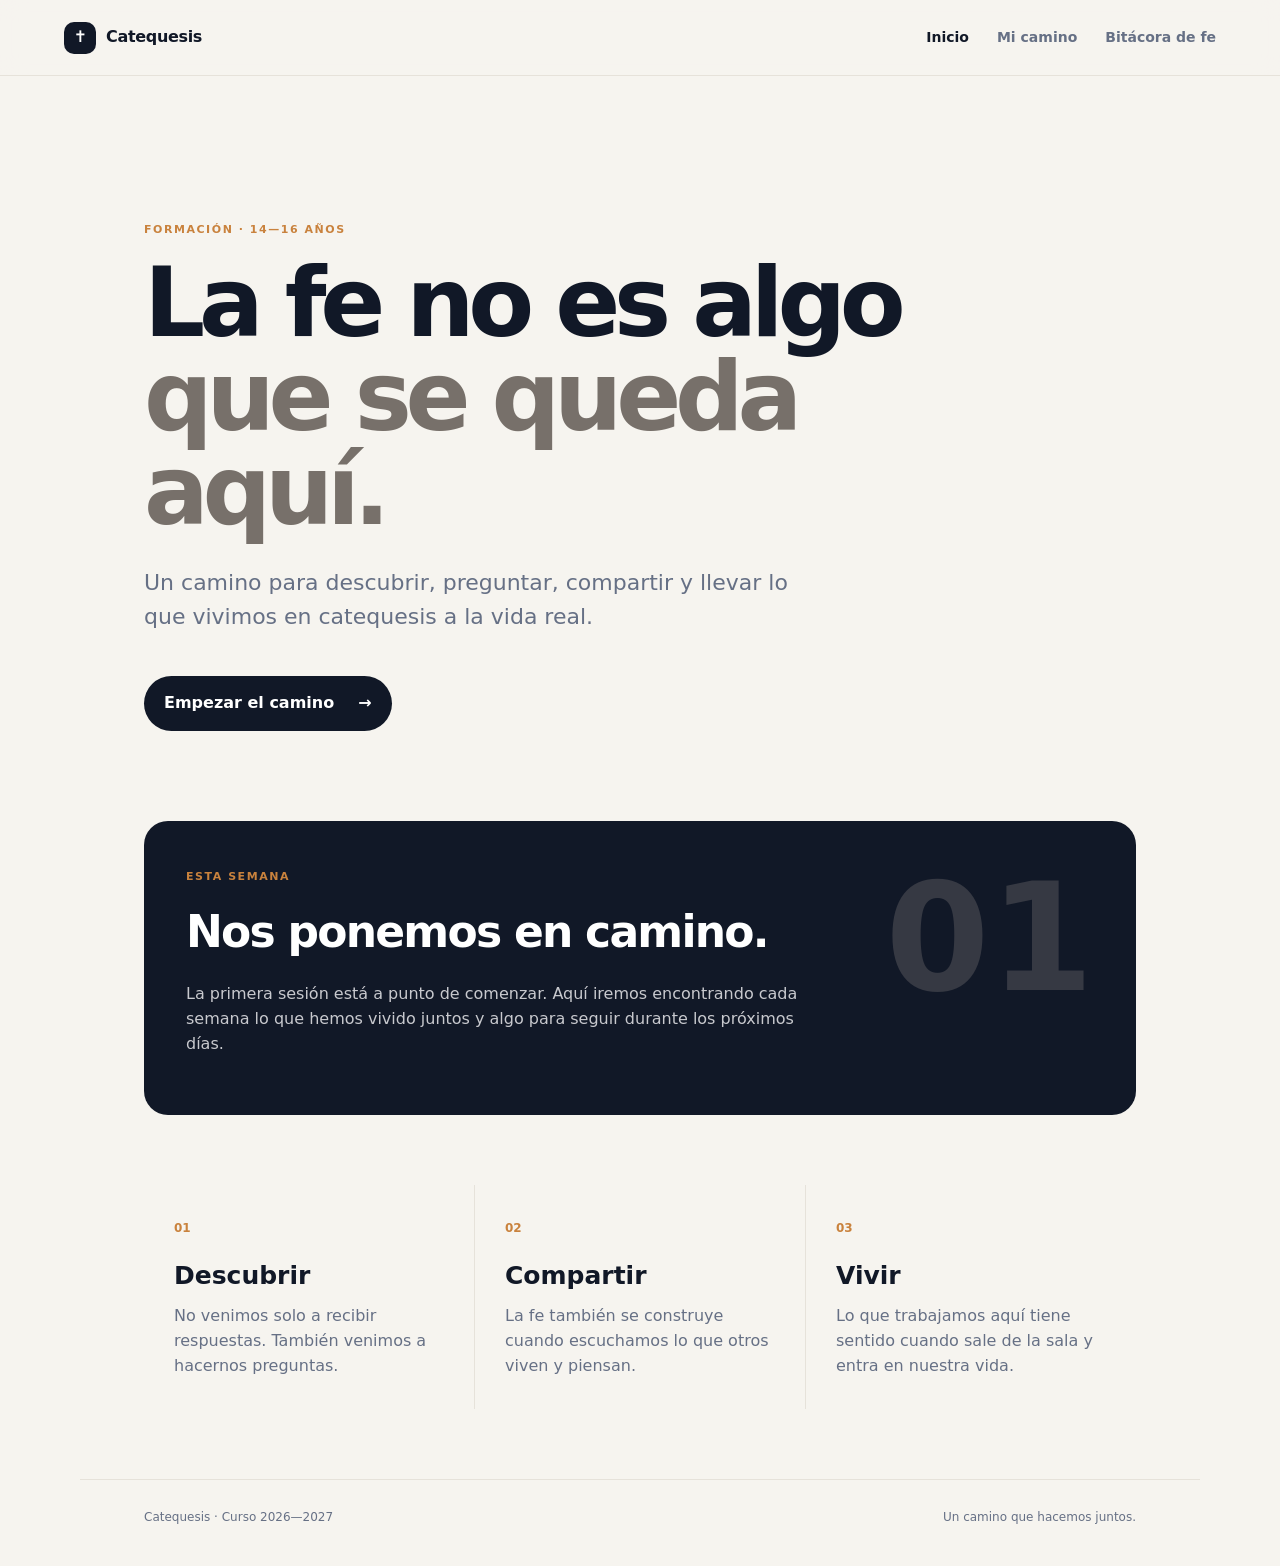
==== index.html @ b7c08bac "Añade Bitácora de fe al menú" ====
<!doctype html>
<html lang="es">
<head>
<meta charset="utf-8"><meta name="viewport" content="width=device-width,initial-scale=1">
<meta name="theme-color" content="#111827"><title>Catequesis · Tu camino</title>
<link rel="stylesheet" href="styles.css">
</head>
<body>
<header class="topbar"><a class="brand" href="index.html"><span class="brand-mark">✝</span><span>Catequesis</span></a><nav><a class="active" href="index.html">Inicio</a><a href="sesiones.html">Mi camino</a><a href="bitacora.html">Bitácora de fe</a></nav></header>
<main>
<section class="hero">
<div class="eyebrow">FORMACIÓN · 14—16 AÑOS</div>
<h1>La fe no es algo<br><em>que se queda aquí.</em></h1>
<p>Un camino para descubrir, preguntar, compartir y llevar lo que vivimos en catequesis a la vida real.</p>
<a class="button" href="sesiones.html">Empezar el camino <span>→</span></a>
</section>
<section class="week-card"><div><span class="tag">ESTA SEMANA</span><h2>Nos ponemos en camino.</h2><p>La primera sesión está a punto de comenzar. Aquí iremos encontrando cada semana lo que hemos vivido juntos y algo para seguir durante los próximos días.</p></div><div class="week-number">01</div></section>
<section class="intro-grid"><article><span>01</span><h3>Descubrir</h3><p>No venimos solo a recibir respuestas. También venimos a hacernos preguntas.</p></article><article><span>02</span><h3>Compartir</h3><p>La fe también se construye cuando escuchamos lo que otros viven y piensan.</p></article><article><span>03</span><h3>Vivir</h3><p>Lo que trabajamos aquí tiene sentido cuando sale de la sala y entra en nuestra vida.</p></article></section>
</main>
<footer><span>Catequesis · Curso 2026—2027</span><span>Un camino que hacemos juntos.</span></footer>
</body></html>
---- styles.css ----
:root{--ink:#111827;--muted:#667085;--paper:#f6f4ef;--card:#fff;--line:#e6e2da;--accent:#c9823d;--accent2:#ead8c4;--radius:24px}
*{box-sizing:border-box}
html{scroll-behavior:smooth;overflow-x:hidden}
body{margin:0;background:var(--paper);color:var(--ink);font-family:Inter,ui-sans-serif,system-ui,-apple-system,BlinkMacSystemFont,"Segoe UI",sans-serif;line-height:1.55;overflow-x:hidden}
img,svg{max-width:100%;height:auto}
.topbar{height:76px;padding:0 clamp(20px,5vw,72px);display:flex;align-items:center;justify-content:space-between;border-bottom:1px solid var(--line);background:rgba(246,244,239,.92);position:sticky;top:0;z-index:5;backdrop-filter:blur(12px)}
.brand{display:flex;align-items:center;gap:10px;text-decoration:none;color:var(--ink);font-weight:800;letter-spacing:-.02em}
.brand-mark{display:grid;place-items:center;width:32px;height:32px;border-radius:10px;background:var(--ink);color:#fff;font-size:16px}
nav{display:flex;gap:28px}
nav a,.back{color:var(--muted);text-decoration:none;font-size:14px;font-weight:650}
nav a.active,nav a:hover,.back:hover{color:var(--ink)}
main{max-width:1120px;margin:auto;padding:0 clamp(20px,5vw,72px)}
.hero{padding:clamp(76px,12vw,145px) 0 90px;max-width:850px}
.eyebrow,.tag,.status{font-size:11px;letter-spacing:.14em;font-weight:800;color:var(--accent)}
h1{font-size:clamp(52px,8vw,96px);line-height:.98;letter-spacing:-.065em;margin:18px 0 28px}
h1 em{font-style:normal;color:#77706a}
.hero p,.lead{font-size:clamp(18px,2vw,22px);color:var(--muted);max-width:680px}
.button{display:inline-flex;gap:24px;align-items:center;margin-top:20px;padding:15px 20px;border-radius:999px;background:var(--ink);color:white;text-decoration:none;font-weight:750}
.week-card{background:var(--ink);color:white;border-radius:var(--radius);padding:42px;display:flex;justify-content:space-between;gap:30px}
.week-card h2{font-size:clamp(28px,4vw,44px);letter-spacing:-.04em;margin:10px 0}
.week-card p{color:#c8c9ce;max-width:650px}
.week-number{font-size:clamp(80px,13vw,150px);line-height:1;font-weight:900;color:#363943}
.intro-grid{display:grid;grid-template-columns:repeat(3,1fr);gap:1px;background:var(--line);margin:70px 0}
.intro-grid article{background:var(--paper);padding:30px}
.intro-grid span{font-size:12px;color:var(--accent);font-weight:800}
.intro-grid h3{font-size:25px;margin:18px 0 8px}
.intro-grid p{color:var(--muted);margin:0}
.page{padding-top:75px;padding-bottom:80px;min-width:0}
.page>h1{font-size:clamp(48px,7vw,78px);max-width:800px}
.session-list{margin-top:55px;display:grid;gap:14px}
.session{display:flex;align-items:center;gap:22px;padding:24px;border:1px solid var(--line);border-radius:20px;background:var(--card);text-decoration:none;color:inherit}
.session.current:hover{transform:translateY(-2px);box-shadow:0 12px 30px #11182712}
.session-num{font-size:30px;font-weight:900;width:58px}
.session h2{margin:3px 0;font-size:23px;letter-spacing:-.03em}
.session p{margin:0;color:var(--muted)}
.session .arrow{margin-left:auto;font-size:26px}
.locked{opacity:.48}
.back{display:inline-block;margin-bottom:48px}
.content-grid{display:grid;grid-template-columns:minmax(0,1.6fr) minmax(260px,1fr);gap:20px;margin-top:55px}
.main-card,.side-card{background:var(--card);border:1px solid var(--line);border-radius:var(--radius);padding:34px;min-width:0;overflow:hidden}
.main-card h2{font-size:34px;letter-spacing:-.04em}
.main-card p,.side-card p{color:var(--muted)}
.placeholder{margin-top:28px;padding:25px;border:1px dashed #c9c3b9;border-radius:16px;display:grid;gap:5px}
.placeholder span{color:var(--muted);font-size:14px}
.side-card h3{font-size:27px;line-height:1.15;margin:15px 0}
.line{height:1px;background:var(--line);margin:25px 0}
.small{font-size:14px}
.next-box{margin-top:20px;padding:30px 34px;border-radius:var(--radius);background:var(--accent2);display:flex;justify-content:space-between;align-items:center;gap:24px;min-width:0}
.next-box h2{margin:6px 0;font-size:28px}
.next-box p{margin:0;color:#62584f}
.big-arrow{font-size:40px;flex:0 0 auto}

/* Sesiones: bloques contenidos y legibles */
.session-page{max-width:1000px}
.session-page>*{max-width:100%}
.session-page p,.session-page h1,.session-page h2,.session-page h3{overflow-wrap:anywhere}
.hero-quote,.scripture-card,.reflection,.insight,.challenge,.closing{margin-top:20px;border-radius:var(--radius);border:1px solid var(--line);padding:clamp(26px,4vw,42px);min-width:0;overflow:hidden}
.hero-quote{margin-top:0;background:var(--ink);color:#fff;border-color:var(--ink)}
.hero-quote .tag{color:#e8b27d}
.hero-quote blockquote{margin:16px 0 4px;font-size:clamp(34px,6vw,64px);line-height:1.05;letter-spacing:-.05em;font-weight:800;overflow-wrap:anywhere}
.hero-quote p{margin:0;color:#c8c9ce}
.activity{margin-top:24px;padding:20px;background:var(--paper);border-radius:16px;min-width:0}
.activity ol{margin:10px 0 0;padding-left:22px}
.activity li{margin:5px 0;overflow-wrap:anywhere}
.prompt{font-size:14px;margin-bottom:0}
.question{font-size:20px;font-weight:750;color:var(--ink)!important}
.scripture-card{background:var(--card)}
.scripture-card h2{font-size:30px;margin:12px 0}
.scripture-card p{color:var(--muted)}
.verse{margin:22px 0;padding:18px 20px;border-left:3px solid var(--accent);background:var(--paper);font-size:clamp(20px,3vw,28px);line-height:1.35;font-weight:750;font-style:italic;overflow-wrap:anywhere}
.reference{font-size:13px;font-weight:700;margin-top:8px}
.reflection{display:grid;grid-template-columns:70px minmax(0,1fr);gap:24px;background:var(--ink);color:#fff;border-color:var(--ink);align-items:start}
.reflection .tag{color:#e8b27d}
.reflection h2{font-size:clamp(26px,4vw,38px);line-height:1.1;margin:10px 0 14px;letter-spacing:-.04em}
.reflection p{color:#c8c9ce}
.reflection .big-question{font-size:clamp(30px,5vw,48px);font-weight:800;color:#fff;margin:14px 0}
.reflection-number{font-size:48px;font-weight:900;line-height:1;color:#363943}
.insight{background:var(--accent2);border-color:transparent}
.insight h2{font-size:clamp(28px,4vw,40px);margin:10px 0 14px;letter-spacing:-.04em}
.insight p{max-width:760px;color:#62584f}
.scripture-card.compact{padding-top:30px;padding-bottom:30px}
.challenge{background:var(--card)}
.challenge-top{display:flex;align-items:center;justify-content:space-between;gap:20px}
.challenge-icon{font-size:38px;line-height:1}
.challenge h2{font-size:clamp(40px,6vw,64px);line-height:1;margin:14px 0}
.challenge p{color:var(--muted)}
.chips{display:flex;flex-wrap:wrap;gap:8px;margin:22px 0}
.chips span{padding:8px 12px;border:1px solid var(--line);border-radius:999px;font-size:13px;background:var(--paper);max-width:100%;overflow-wrap:anywhere}
.challenge-note{padding-top:18px;border-top:1px solid var(--line)}
.closing{background:var(--paper);text-align:center;border-style:dashed}
.closing-lines{margin:22px auto;max-width:600px}
.closing-lines p{font-size:clamp(26px,5vw,46px);font-weight:800;letter-spacing:-.04em;margin:5px 0}
.closing-lines .arrow{font-size:24px;color:var(--accent)}
.closing>p{color:var(--muted)}

footer{max-width:1120px;margin:0 auto;padding:28px clamp(20px,5vw,72px) 40px;border-top:1px solid var(--line);display:flex;justify-content:space-between;color:var(--muted);font-size:12px}

@media(max-width:700px){
  .topbar{height:64px}
  nav{gap:16px}
  .hero{padding-top:70px}
  .week-card{padding:28px}
  .week-number{display:none}
  .intro-grid{grid-template-columns:1fr;margin-top:45px}
  .content-grid{grid-template-columns:1fr}
  .main-card,.side-card{padding:26px}
  .session{padding:18px;gap:14px}
  .session-num{width:40px;font-size:23px}
  .session h2{font-size:19px}
  .session-page{padding-left:16px;padding-right:16px}
  .session-page .back{margin-bottom:32px}
  .session-page h1{font-size:clamp(48px,15vw,68px)}
  .hero-quote,.scripture-card,.reflection,.insight,.challenge,.closing{padding:24px}
  .reflection{grid-template-columns:1fr;gap:8px}
  .reflection-number{font-size:32px}
  .next-box{padding:25px}
  .big-arrow{font-size:28px}
  footer{display:grid;gap:8px}
}
@media(max-width:420px){
  .session-page{padding-left:12px;padding-right:12px}
  .hero-quote,.scripture-card,.reflection,.insight,.challenge,.closing{padding:20px;border-radius:18px}
  .main-card,.side-card{padding:22px}
  .next-box{padding:22px}
  nav a{font-size:13px}
}
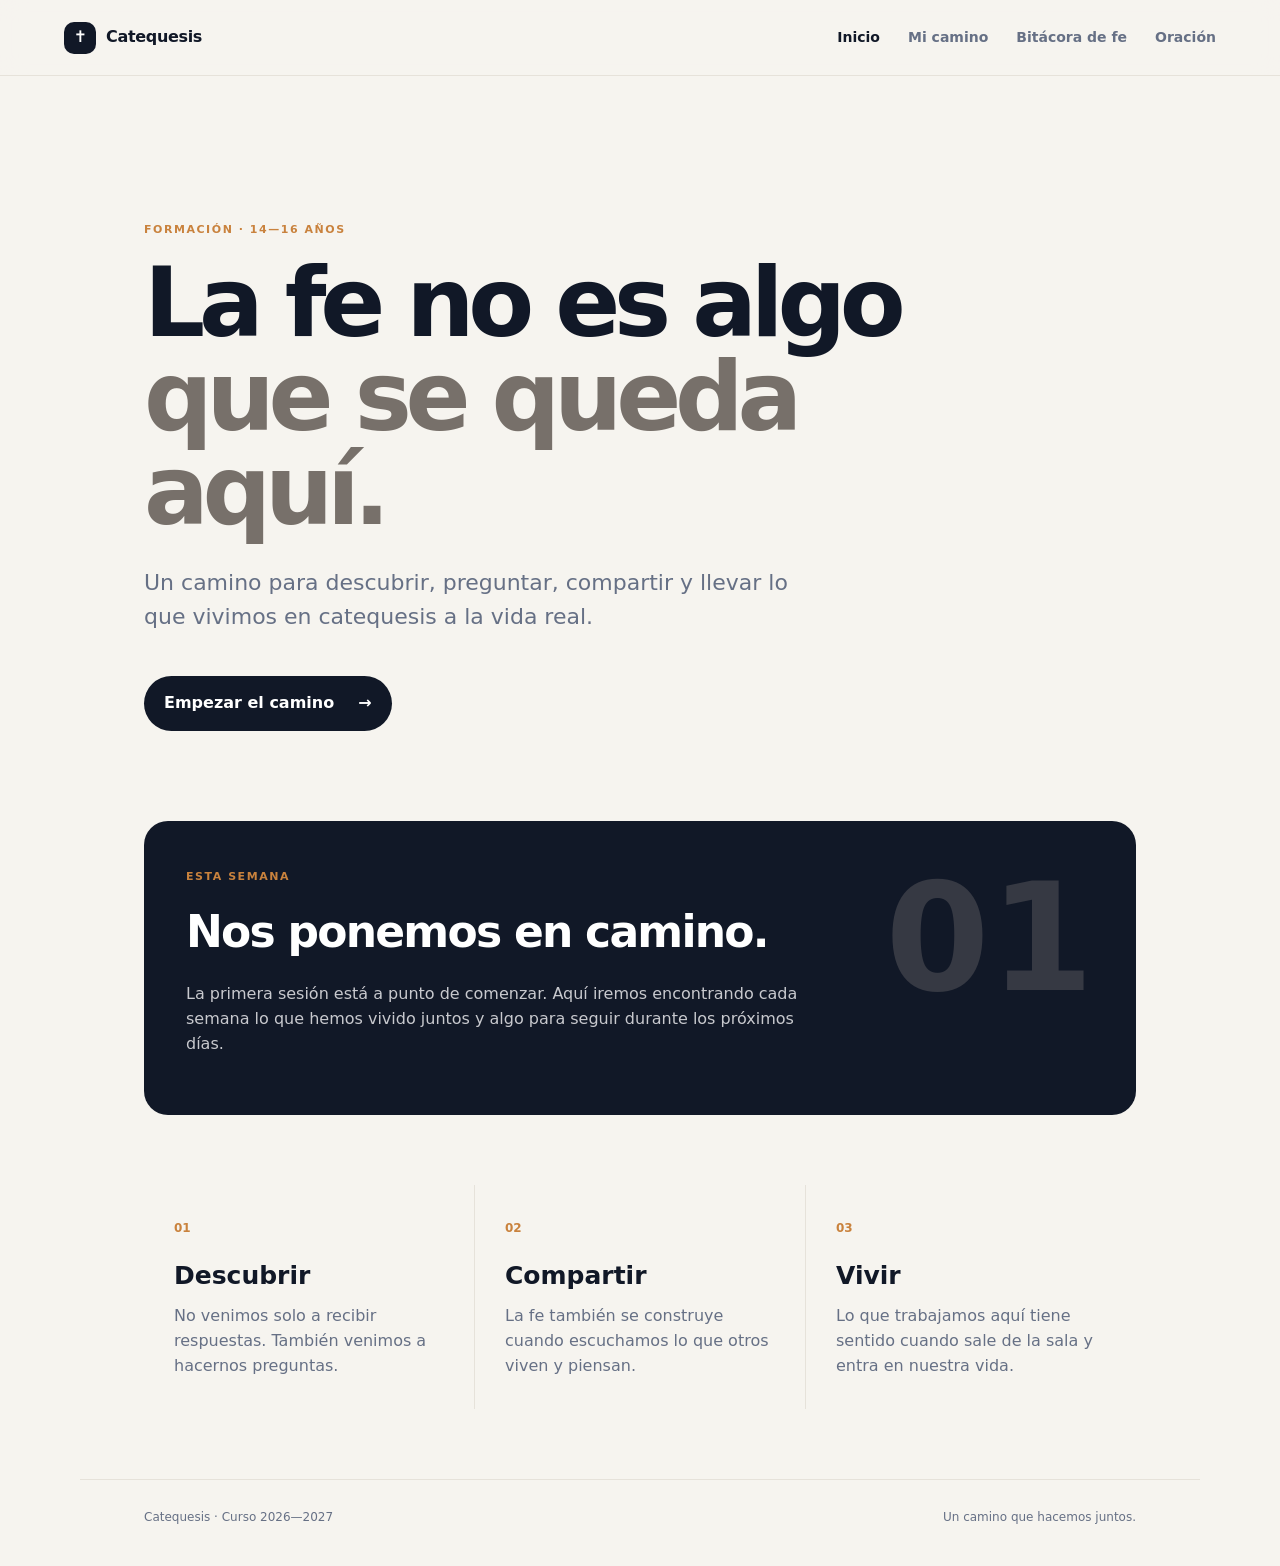
==== commit 932d9052: "Añadir Oración a la navegación" ====
--- a/index.html
+++ b/index.html
@@ -6,7 +6,7 @@
 <link rel="stylesheet" href="styles.css">
 </head>
 <body>
-<header class="topbar"><a class="brand" href="index.html"><span class="brand-mark">✝</span><span>Catequesis</span></a><nav><a class="active" href="index.html">Inicio</a><a href="sesiones.html">Mi camino</a><a href="bitacora.html">Bitácora de fe</a></nav></header>
+<header class="topbar"><a class="brand" href="index.html"><span class="brand-mark">✝</span><span>Catequesis</span></a><nav><a class="active" href="index.html">Inicio</a><a href="sesiones.html">Mi camino</a><a href="bitacora.html">Bitácora de fe</a><a href="oracion.html">Oración</a></nav></header>
 <main>
 <section class="hero">
 <div class="eyebrow">FORMACIÓN · 14—16 AÑOS</div>
--- a/styles.css
+++ b/styles.css
@@ -123,4 +123,90 @@
   .main-card,.side-card{padding:22px}
   .next-box{padding:22px}
   nav a{font-size:13px}
-}+}
+/* Bitácora de fe */
+.bitacora-page{max-width:1040px}
+.bitacora-intro{display:grid;grid-template-columns:minmax(0,1.2fr) minmax(260px,.65fr);gap:60px;align-items:end}
+.bitacora-intro h1{margin-bottom:0}
+.bitacora-intro h1 em{color:#77706a}
+.bitacora-intro .lead{margin:0 0 8px;max-width:440px;font-size:17px}
+.bitacora-entry{margin-top:68px;background:var(--card);border:1px solid var(--line);border-radius:var(--radius);padding:clamp(28px,5vw,58px);overflow:hidden;box-shadow:0 18px 50px rgba(17,24,39,.05)}
+.entry-top{display:flex;justify-content:space-between;align-items:center;padding-bottom:22px;border-bottom:1px solid var(--line)}
+.entry-top>div{display:flex;align-items:center;gap:14px}
+.entry-ref{font-size:13px;font-weight:700;color:var(--muted)}
+.entry-symbol{font-size:22px;color:var(--accent)}
+.entry-title{padding:48px 0 30px}
+.entry-kicker{font-size:10px;letter-spacing:.15em;font-weight:850;color:var(--accent)}
+.entry-title h2{font-size:clamp(48px,7vw,78px);line-height:.95;letter-spacing:-.065em;margin:12px 0 0}
+.entry-verse{background:var(--ink);color:#fff;border-radius:20px;padding:clamp(32px,5vw,50px);position:relative;margin-bottom:44px;min-height:210px;display:flex;flex-direction:column;justify-content:center}
+.entry-verse .quote-mark{position:absolute;top:4px;left:25px;font-size:92px;line-height:1;color:#363943;font-weight:900}
+.entry-verse p{font-size:clamp(30px,5vw,52px);line-height:1.05;letter-spacing:-.045em;font-weight:800;margin:0 0 12px;position:relative}
+.entry-verse small{color:#c8c9ce;font-size:12px;font-weight:700}
+.entry-grid{display:grid;grid-template-columns:minmax(0,1.5fr) minmax(250px,.65fr);gap:58px;align-items:start}
+.entry-reflection p{color:var(--muted);font-size:17px;margin:15px 0}
+.entry-reflection strong{color:var(--ink)}
+.bitacora-carry{background:var(--paper);border-radius:20px;padding:28px;position:sticky;top:100px}
+.carry-number{display:block;font-size:42px;font-weight:900;line-height:1;color:#d9d4cc;margin-bottom:28px}
+.bitacora-carry h3{font-size:30px;line-height:1.05;letter-spacing:-.035em;margin:12px 0}
+.bitacora-carry p{font-size:14px;color:var(--muted);margin:0}
+.carry-line{height:1px;background:var(--line);margin:26px 0}
+.carry-small{font-size:12px!important}
+.bitacora-note{margin:22px 0 0;padding:25px 30px;border-top:1px solid var(--line);display:flex;gap:18px;align-items:flex-start;color:var(--ink)}
+.bitacora-note>span{color:var(--accent);font-size:20px;line-height:1.4}
+.bitacora-note strong{font-size:15px}
+.bitacora-note p{margin:3px 0 0;color:var(--muted);font-size:14px}
+@media(max-width:700px){
+  .bitacora-intro{grid-template-columns:1fr;gap:18px}
+  .bitacora-intro .lead{font-size:16px}
+  .bitacora-entry{margin-top:48px;padding:24px}
+  .entry-top>div{align-items:flex-start;flex-direction:column;gap:5px}
+  .entry-title{padding:36px 0 25px}
+  .entry-grid{grid-template-columns:1fr;gap:30px}
+  .bitacora-carry{position:static}
+  .entry-verse{padding:30px 24px;min-height:180px}
+  .bitacora-note{padding:22px 4px}
+}
+.weekly-challenge{margin-top:28px;padding-top:22px;border-top:1px solid var(--line)}
+.weekly-challenge h4{font-size:21px;line-height:1.15;letter-spacing:-.025em;margin:9px 0 8px}
+.weekly-challenge p{font-size:13px!important;line-height:1.55;margin:0!important}
+.weekly-challenge strong{color:var(--ink)}
+
+/* Oración */
+.prayer-page{max-width:1040px}
+.prayer-hero{max-width:850px}
+.prayer-hero h1{margin-bottom:24px}
+.prayer-hero .lead{max-width:680px}
+.prayer-feature{margin-top:58px;background:var(--ink);color:#fff;border-radius:var(--radius);padding:clamp(30px,5vw,52px);display:grid;grid-template-columns:70px minmax(0,1fr);gap:26px;align-items:start}
+.prayer-feature-mark{font-size:44px;color:#363943;line-height:1}
+.prayer-feature h2{font-size:clamp(28px,4.5vw,48px);line-height:1.05;letter-spacing:-.045em;margin:12px 0}
+.prayer-feature h2 em{font-style:normal;color:#bfc1c6}
+.prayer-feature p{color:#c8c9ce;max-width:650px;margin:0}
+.prayer-grid{margin-top:20px;display:grid;grid-template-columns:repeat(2,minmax(0,1fr));gap:14px}
+.prayer-card{position:relative;display:block;min-height:235px;padding:30px;border:1px solid var(--line);border-radius:22px;background:var(--card);color:inherit;text-decoration:none;transition:transform .18s ease,box-shadow .18s ease}
+.prayer-card:hover{transform:translateY(-3px);box-shadow:0 14px 34px rgba(17,24,39,.07)}
+.prayer-card-main{grid-row:span 2;min-height:484px;background:var(--accent2);border-color:transparent}
+.prayer-number{display:block;font-size:38px;font-weight:900;line-height:1;color:#d9d4cc;margin-bottom:30px}
+.prayer-card-main .prayer-number{color:#c9b39d}
+.prayer-card h2,.prayer-card h3{letter-spacing:-.04em;margin:12px 0}
+.prayer-card h2{font-size:clamp(38px,5vw,58px);line-height:.98}
+.prayer-card h3{font-size:28px;line-height:1.05}
+.prayer-card p{max-width:360px;color:var(--muted);font-size:15px;margin:0}
+.prayer-card-main p{color:#62584f;max-width:430px}
+.prayer-arrow{position:absolute;right:28px;bottom:24px;font-size:27px;color:var(--accent)}
+.prayer-lower{margin-top:70px;padding:38px 0;border-top:1px solid var(--line);border-bottom:1px solid var(--line);display:grid;grid-template-columns:.8fr 1.2fr;gap:60px;align-items:center}
+.prayer-lower h2{font-size:clamp(34px,4.5vw,50px);line-height:1;letter-spacing:-.045em;margin:12px 0 0}
+.prayer-chips{display:flex;flex-wrap:wrap;gap:9px}
+.prayer-chips span{padding:10px 14px;border:1px solid var(--line);border-radius:999px;background:var(--card);font-size:13px;color:var(--muted)}
+.taize-card{margin-top:20px;border-radius:var(--radius);background:var(--ink);color:#fff;padding:38px 42px;display:flex;justify-content:space-between;align-items:center;gap:30px}
+.taize-card h2{font-size:42px;letter-spacing:-.04em;margin:8px 0}
+.taize-card p{max-width:650px;color:#c8c9ce;margin:0}
+.taize-cross{font-size:60px;color:#363943;flex:0 0 auto}
+@media(max-width:700px){
+  .prayer-feature{grid-template-columns:1fr;gap:8px;margin-top:45px}
+  .prayer-grid{grid-template-columns:1fr}
+  .prayer-card-main{grid-row:auto;min-height:330px}
+  .prayer-card{min-height:210px}
+  .prayer-lower{grid-template-columns:1fr;gap:25px;margin-top:50px}
+  .taize-card{padding:30px 25px;align-items:flex-start}
+  .taize-cross{display:none}
+}
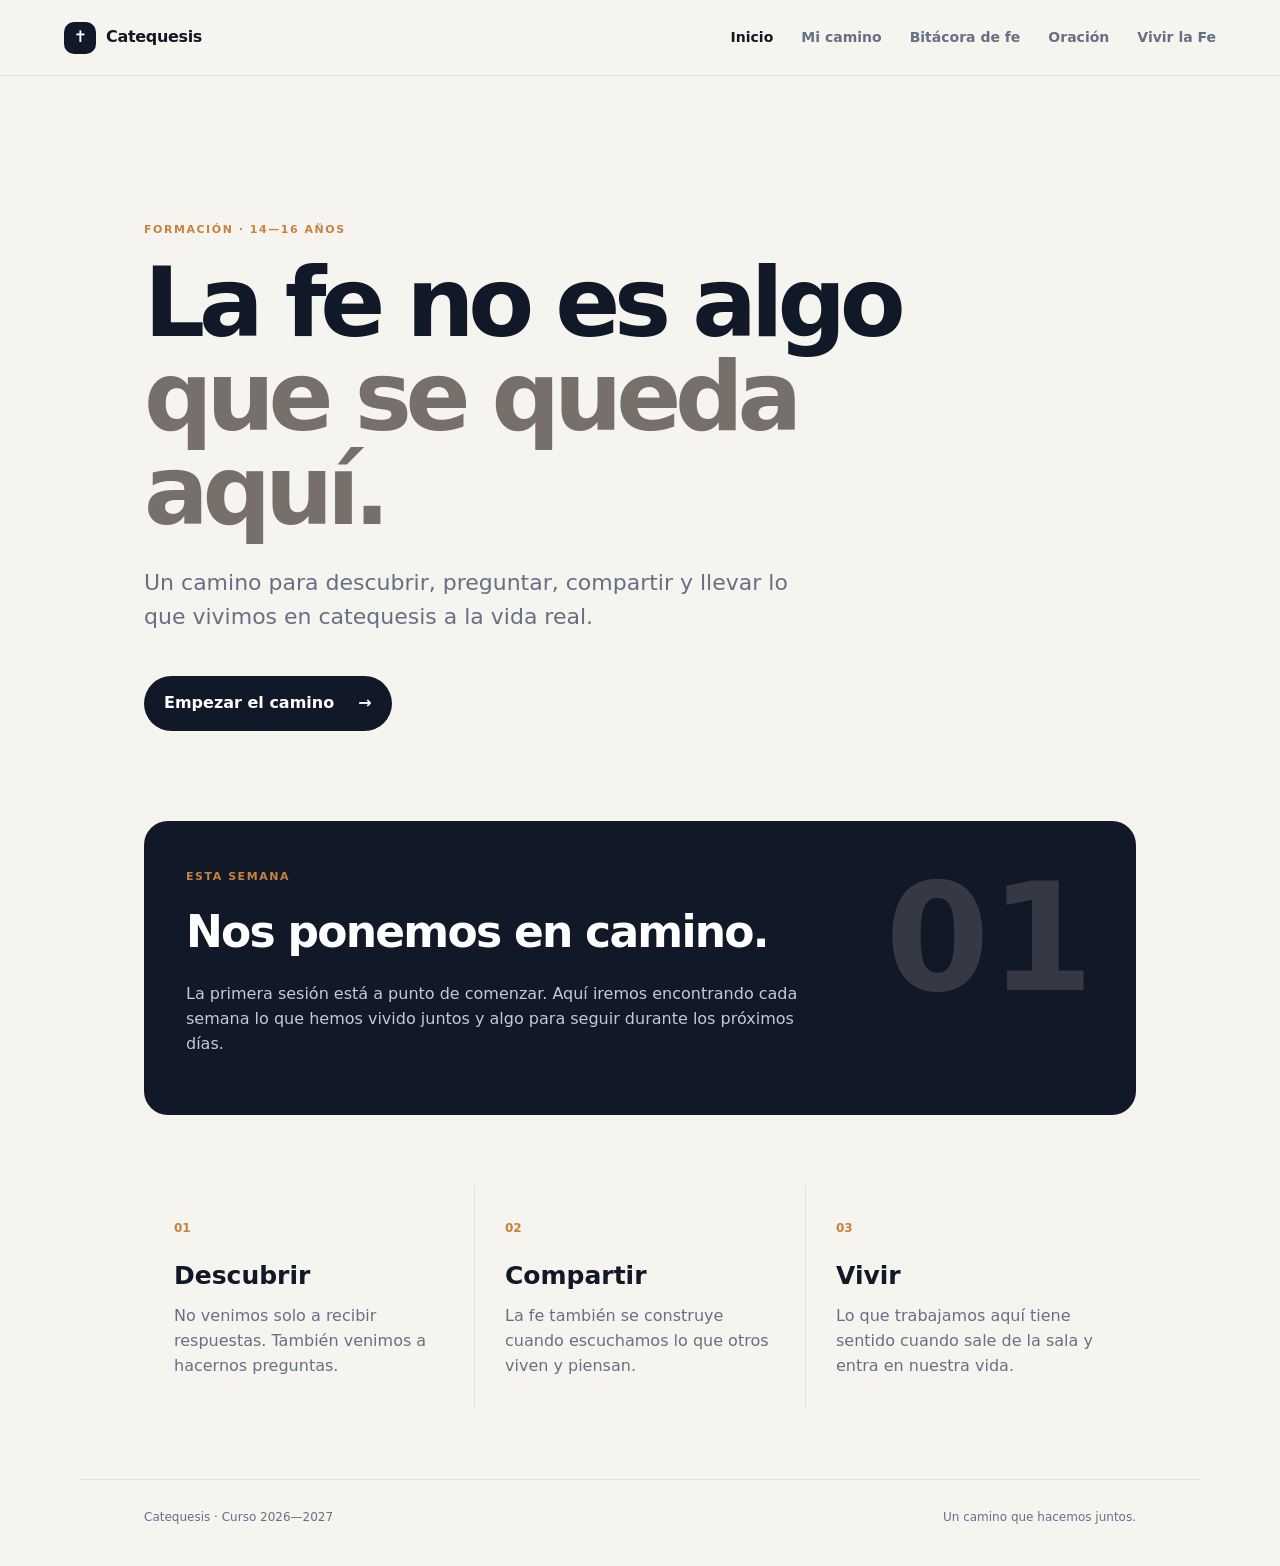
==== commit f911feaa: "Añadir enlace a Vivir la Fe" ====
--- a/index.html
+++ b/index.html
@@ -6,7 +6,7 @@
 <link rel="stylesheet" href="styles.css">
 </head>
 <body>
-<header class="topbar"><a class="brand" href="index.html"><span class="brand-mark">✝</span><span>Catequesis</span></a><nav><a class="active" href="index.html">Inicio</a><a href="sesiones.html">Mi camino</a><a href="bitacora.html">Bitácora de fe</a><a href="oracion.html">Oración</a></nav></header>
+<header class="topbar"><a class="brand" href="index.html"><span class="brand-mark">✝</span><span>Catequesis</span></a><nav><a class="active" href="index.html">Inicio</a><a href="sesiones.html">Mi camino</a><a href="bitacora.html">Bitácora de fe</a><a href="oracion.html">Oración</a><a href="vivir.html">Vivir la Fe</a></nav></header>
 <main>
 <section class="hero">
 <div class="eyebrow">FORMACIÓN · 14—16 AÑOS</div>
--- a/styles.css
+++ b/styles.css
@@ -210,3 +210,169 @@
   .taize-card{padding:30px 25px;align-items:flex-start}
   .taize-cross{display:none}
 }
+
+/* 5 minutos con Jesús */
+.five-minutes{margin-top:82px;padding-top:10px}
+.five-minutes-head{display:grid;grid-template-columns:minmax(0,1fr) minmax(280px,.7fr);gap:60px;align-items:end;padding-bottom:42px;border-bottom:1px solid var(--line)}
+.five-minutes-head h2{font-size:clamp(38px,5vw,58px);line-height:1;letter-spacing:-.05em;margin:12px 0 0}
+.five-minutes-head h2 em{font-style:normal;color:#77706a}
+.five-minutes-head>p{color:var(--muted);margin:0;max-width:430px}
+.prayer-steps{position:relative;padding:8px 0}
+.prayer-step{display:grid;grid-template-columns:95px minmax(0,1fr);gap:25px;padding:34px 0;border-bottom:1px solid var(--line)}
+.step-number{font-size:30px;font-weight:900;color:#d9d4cc;line-height:1}
+.prayer-step h3{font-size:27px;letter-spacing:-.035em;margin:8px 0 7px}
+.prayer-step p{color:var(--muted);font-size:15px;max-width:680px;margin:0}
+.five-minutes-closing{margin-top:26px;padding:25px 28px;background:var(--accent2);border-radius:18px;display:flex;gap:16px;align-items:flex-start}
+.five-minutes-closing>span{color:var(--accent);font-size:20px}
+.five-minutes-closing p{margin:0;color:#62584f;font-size:15px}
+@media(max-width:700px){
+  .five-minutes{margin-top:58px}
+  .five-minutes-head{grid-template-columns:1fr;gap:20px;padding-bottom:30px}
+  .prayer-step{grid-template-columns:55px minmax(0,1fr);gap:10px;padding:28px 0}
+  .prayer-step h3{font-size:24px}
+  .five-minutes-closing{padding:22px}
+}
+
+/* Recursos de oración */
+.prayer-resources{margin-top:70px;display:grid;gap:18px}
+.prayer-resource{background:var(--card);border:1px solid var(--line);border-radius:24px;padding:clamp(28px,5vw,50px);scroll-margin-top:100px}
+.resource-head{display:flex;align-items:center;gap:16px;border-bottom:1px solid var(--line);padding-bottom:18px}
+.resource-head .prayer-number{margin:0}
+.prayer-resource>h2{font-size:clamp(38px,5vw,60px);line-height:1;letter-spacing:-.05em;margin:30px 0 12px}
+.resource-intro{font-size:18px;color:var(--muted);max-width:700px;margin:0 0 32px}
+.resource-steps{display:grid;grid-template-columns:repeat(5,1fr);gap:1px;background:var(--line);border:1px solid var(--line);margin-top:30px}
+.resource-steps>div{background:var(--paper);padding:22px}
+.resource-steps b,.resource-simple b{font-size:10px;letter-spacing:.12em;color:var(--accent);font-weight:850}
+.resource-steps h3{font-size:20px;line-height:1.05;margin:12px 0 8px;letter-spacing:-.025em}
+.resource-steps p,.resource-simple p{font-size:14px;color:var(--muted);margin:0}
+.resource-closing{margin-top:18px;padding:20px 22px;border-radius:16px;background:var(--accent2);color:#62584f;display:flex;gap:12px;align-items:flex-start}
+.resource-simple{display:grid;grid-template-columns:repeat(3,1fr);gap:14px}
+.resource-simple>div{padding:24px;background:var(--paper);border-radius:16px}
+.resource-simple p{margin-top:10px}
+.resource-quote{margin:28px 0 18px;padding:30px;background:var(--ink);color:#fff;border-radius:18px;font-size:clamp(25px,4vw,38px);font-weight:800;letter-spacing:-.035em}
+.resource-note{color:var(--muted);max-width:700px;margin:0}
+.gratitude-list{display:flex;flex-wrap:wrap;gap:9px;margin:25px 0}
+.gratitude-list span{padding:11px 15px;border:1px solid var(--line);border-radius:999px;font-size:13px;color:var(--muted);background:var(--paper)}
+.resource-prompt{padding-top:20px;border-top:1px solid var(--line);font-size:15px;color:var(--muted)}
+@media(max-width:850px){.resource-steps{grid-template-columns:repeat(2,1fr)}.resource-simple{grid-template-columns:1fr 1fr}}
+@media(max-width:600px){.resource-steps,.resource-simple{grid-template-columns:1fr}.prayer-resource>h2{font-size:40px}.resource-steps>div{padding:20px}}
+
+
+/* Oración: tarjetas desplegables */
+.prayer-accordion{margin-top:70px;display:grid;gap:12px}
+.prayer-accordion-card{background:var(--card);border:1px solid var(--line);border-radius:22px;overflow:hidden;scroll-margin-top:95px}
+.prayer-accordion-card summary{list-style:none;cursor:pointer;display:grid;grid-template-columns:58px minmax(0,1fr) 42px;gap:22px;align-items:center;padding:25px 28px}
+.prayer-accordion-card summary::-webkit-details-marker{display:none}
+.prayer-accordion-card summary:hover{background:#faf9f6}
+.prayer-accordion-card .prayer-number{margin:0;font-size:32px}
+.accordion-copy{display:grid;gap:5px;min-width:0}
+.accordion-copy .entry-kicker{display:block}
+.accordion-copy strong{font-size:26px;line-height:1.05;letter-spacing:-.035em}
+.accordion-copy small{font-size:14px;color:var(--muted);line-height:1.45}
+.accordion-toggle{width:36px;height:36px;border:1px solid var(--line);border-radius:50%;display:grid;place-items:center;font-size:24px;font-weight:400;color:var(--muted);transition:transform .2s ease,background .2s ease,color .2s ease}
+.prayer-accordion-card[open] summary{border-bottom:1px solid var(--line)}
+.prayer-accordion-card[open] .accordion-toggle{transform:rotate(45deg);background:var(--ink);color:#fff;border-color:var(--ink)}
+.accordion-content{padding:30px 28px 32px}
+.accordion-content .resource-intro{margin:0 0 26px}
+.accordion-content .resource-steps{margin-top:0}
+.accordion-content .resource-simple{margin-top:0}
+.accordion-content .resource-quote{margin:0 0 18px}
+@media(max-width:700px){
+  .prayer-accordion{margin-top:50px}
+  .prayer-accordion-card summary{grid-template-columns:42px minmax(0,1fr) 36px;gap:14px;padding:21px 18px}
+  .prayer-accordion-card .prayer-number{font-size:27px}
+  .accordion-copy strong{font-size:21px}
+  .accordion-copy small{font-size:13px}
+  .accordion-content{padding:24px 18px 26px}
+}
+
+
+/* Tarjetas de oración — diseño en bloques */
+.prayer-accordion{margin-top:64px;display:grid;grid-template-columns:repeat(2,minmax(0,1fr));gap:18px;align-items:start}
+.prayer-accordion-card{background:var(--card);border:1px solid var(--line);border-radius:26px;overflow:hidden;box-shadow:0 8px 24px rgba(17,24,39,.035);transition:transform .2s ease,box-shadow .2s ease,border-color .2s ease}
+.prayer-accordion-card:hover{transform:translateY(-2px);box-shadow:0 16px 36px rgba(17,24,39,.08);border-color:#d8d1c7}
+.prayer-accordion-card[open]{grid-column:1/-1;border-color:#d8d0c4;box-shadow:0 18px 42px rgba(17,24,39,.07)}
+.prayer-accordion-card summary{list-style:none;cursor:pointer;min-height:235px;display:flex;flex-direction:column;align-items:flex-start;position:relative;padding:30px;background:linear-gradient(145deg,#fff 0%,#faf8f4 100%)}
+.prayer-accordion-card summary::-webkit-details-marker{display:none}
+.prayer-accordion-card summary:hover{background:#faf9f6}
+.prayer-accordion-card .prayer-number{margin:0 0 38px;width:52px;height:52px;border-radius:16px;background:var(--accent2);display:grid;place-items:center;font-size:18px;color:#9a7657}
+.accordion-copy{display:grid;gap:7px;min-width:0;padding-right:42px}
+.accordion-copy .entry-kicker{font-size:9px}
+.accordion-copy strong{font-size:30px;line-height:1.02;letter-spacing:-.045em}
+.accordion-copy small{font-size:14px;color:var(--muted);line-height:1.45;max-width:460px}
+.accordion-toggle{position:absolute;right:25px;bottom:25px;width:42px;height:42px;border:1px solid #ddd7ce;border-radius:14px;display:grid;place-items:center;font-size:25px;font-weight:300;color:var(--muted);transition:transform .22s ease,background .22s ease,color .22s ease}
+.prayer-accordion-card[open] summary{min-height:0;border-bottom:1px solid var(--line)}
+.prayer-accordion-card[open] .accordion-toggle{transform:rotate(45deg);background:var(--ink);color:#fff;border-color:var(--ink)}
+.accordion-content{padding:30px;background:#fcfbf8}
+.accordion-content .resource-intro{margin:0 0 26px;max-width:720px}
+.accordion-content .resource-steps{margin:0;border-radius:16px;overflow:hidden}
+.accordion-content .resource-simple{margin:0}
+.accordion-content .resource-quote{margin:0 0 18px}
+.accordion-content .resource-closing{margin-bottom:0}
+.accordion-content .gratitude-list{margin:0 0 22px}
+@media(max-width:700px){
+  .prayer-accordion{margin-top:50px;grid-template-columns:1fr;gap:12px}
+  .prayer-accordion-card[open]{grid-column:auto}
+  .prayer-accordion-card summary{min-height:210px;padding:23px}
+  .prayer-accordion-card .prayer-number{width:46px;height:46px;margin-bottom:28px;border-radius:14px;font-size:16px}
+  .accordion-copy strong{font-size:24px}
+  .accordion-copy small{font-size:13px}
+  .accordion-toggle{right:19px;bottom:19px;width:37px;height:37px;border-radius:12px;font-size:22px}
+  .accordion-content{padding:22px 18px 24px}
+}
+
+/* Vivir la Fe */
+.live-page{max-width:1040px}
+.live-hero{max-width:850px}
+.live-hero h1{margin-bottom:24px}
+.live-hero .lead{max-width:720px}
+.live-feature{margin-top:58px;background:var(--ink);color:#fff;border-radius:var(--radius);padding:clamp(30px,5vw,52px);display:grid;grid-template-columns:70px minmax(0,1fr);gap:26px;align-items:start}
+.live-feature-mark{font-size:42px;color:#363943;line-height:1}
+.live-feature h2{font-size:clamp(28px,4.5vw,48px);line-height:1.05;letter-spacing:-.045em;margin:12px 0}
+.live-feature h2 em{font-style:normal;color:#bfc1c6}
+.live-feature p{color:#c8c9ce;max-width:650px;margin:0}
+.live-cards{margin-top:64px;display:grid;grid-template-columns:repeat(2,minmax(0,1fr));gap:18px;align-items:start}
+.live-card{background:var(--card);border:1px solid var(--line);border-radius:26px;overflow:hidden;box-shadow:0 8px 24px rgba(17,24,39,.035);transition:transform .2s ease,box-shadow .2s ease,border-color .2s ease}
+.live-card:hover{transform:translateY(-2px);box-shadow:0 16px 36px rgba(17,24,39,.08);border-color:#d8d1c7}
+.live-card[open]{grid-column:1/-1;border-color:#d8d0c4;box-shadow:0 18px 42px rgba(17,24,39,.07)}
+.live-card summary{list-style:none;cursor:pointer;min-height:235px;display:flex;flex-direction:column;align-items:flex-start;position:relative;padding:30px;background:linear-gradient(145deg,#fff 0%,#faf8f4 100%)}
+.live-card summary::-webkit-details-marker{display:none}
+.live-card summary:hover{background:#faf9f6}
+.live-number{width:52px;height:52px;border-radius:16px;background:var(--accent2);display:grid;place-items:center;font-size:18px;color:#9a7657;font-weight:800;margin-bottom:38px}
+.live-copy{display:grid;gap:7px;min-width:0;padding-right:42px}
+.live-copy .entry-kicker{font-size:9px}
+.live-copy strong{font-size:30px;line-height:1.02;letter-spacing:-.045em}
+.live-copy small{font-size:14px;color:var(--muted);line-height:1.45;max-width:460px}
+.live-toggle{position:absolute;right:25px;bottom:25px;width:42px;height:42px;border:1px solid #ddd7ce;border-radius:14px;display:grid;place-items:center;font-size:25px;font-weight:300;color:var(--muted);transition:transform .22s ease,background .22s ease,color .22s ease}
+.live-card[open] summary{min-height:0;border-bottom:1px solid var(--line)}
+.live-card[open] .live-toggle{transform:rotate(45deg);background:var(--ink);color:#fff;border-color:var(--ink)}
+.live-content{padding:30px;background:#fcfbf8}
+.live-scripture{padding:28px 30px;border-radius:18px;background:var(--ink);color:#fff}
+.live-scripture span,.live-action>span{display:block;font-size:10px;letter-spacing:.15em;font-weight:850;color:#e8b27d}
+.live-scripture strong{display:block;font-size:clamp(25px,4vw,40px);line-height:1.08;letter-spacing:-.04em;margin:12px 0 8px}
+.live-scripture small{color:#c8c9ce;font-size:12px}
+.live-body{display:grid;grid-template-columns:minmax(0,1.3fr) minmax(260px,.7fr);gap:18px;margin-top:18px}
+.live-body>div{background:#fff;border:1px solid var(--line);border-radius:18px;padding:25px}
+.live-body .entry-kicker{font-size:9px}
+.live-body p{color:var(--muted);font-size:15px;margin:12px 0 0}
+.live-action{background:var(--accent2)!important;border-color:transparent!important}
+.live-action>span{color:#9a7657}
+.live-action strong{display:block;font-size:24px;line-height:1.08;letter-spacing:-.035em;margin-top:10px}
+.live-bottom{margin-top:70px;padding:40px 0;border-top:1px solid var(--line);border-bottom:1px solid var(--line);display:grid;grid-template-columns:.8fr 1.2fr;gap:60px;align-items:center}
+.live-bottom h2{font-size:clamp(34px,4.5vw,50px);line-height:1;letter-spacing:-.045em;margin:12px 0 0}
+.live-bottom p{color:var(--muted);font-size:16px;max-width:650px}
+@media(max-width:700px){
+  .live-feature{grid-template-columns:1fr;gap:8px;margin-top:45px}
+  .live-cards{margin-top:50px;grid-template-columns:1fr;gap:12px}
+  .live-card[open]{grid-column:auto}
+  .live-card summary{min-height:210px;padding:23px}
+  .live-number{width:46px;height:46px;margin-bottom:28px;border-radius:14px;font-size:16px}
+  .live-copy strong{font-size:24px}
+  .live-copy small{font-size:13px}
+  .live-toggle{right:19px;bottom:19px;width:37px;height:37px;border-radius:12px;font-size:22px}
+  .live-content{padding:22px 18px 24px}
+  .live-scripture{padding:24px 21px}
+  .live-body{grid-template-columns:1fr;gap:12px}
+  .live-body>div{padding:21px}
+  .live-bottom{grid-template-columns:1fr;gap:25px;margin-top:50px}
+}
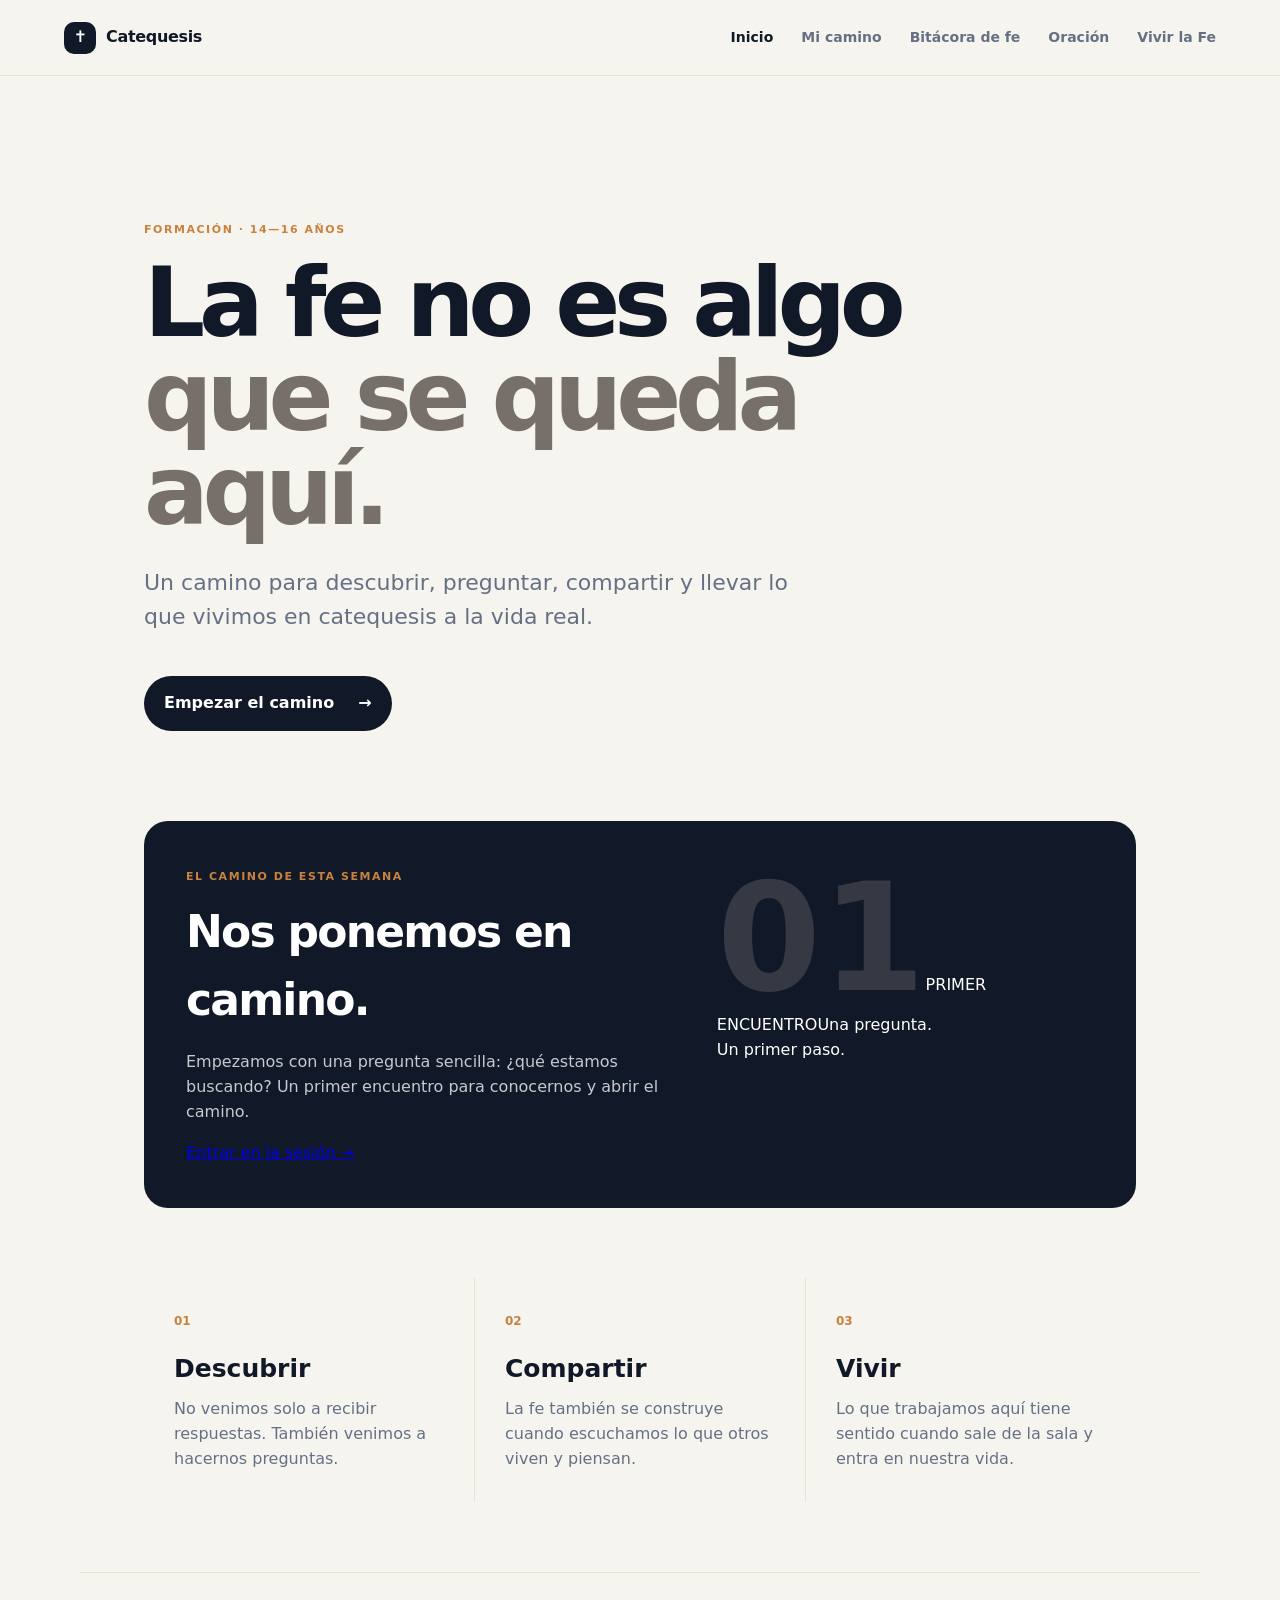
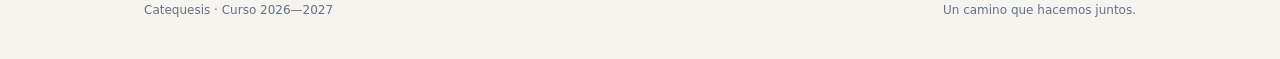
==== commit 5cbf07f2: "Rediseñar el bloque semanal de inicio" ====
--- a/index.html
+++ b/index.html
@@ -14,7 +14,7 @@
 <p>Un camino para descubrir, preguntar, compartir y llevar lo que vivimos en catequesis a la vida real.</p>
 <a class="button" href="sesiones.html">Empezar el camino <span>→</span></a>
 </section>
-<section class="week-card"><div><span class="tag">ESTA SEMANA</span><h2>Nos ponemos en camino.</h2><p>La primera sesión está a punto de comenzar. Aquí iremos encontrando cada semana lo que hemos vivido juntos y algo para seguir durante los próximos días.</p></div><div class="week-number">01</div></section>
+<section class="week-card"><div class="week-copy"><span class="tag">EL CAMINO DE ESTA SEMANA</span><h2>Nos ponemos en camino.</h2><p>Empezamos con una pregunta sencilla: ¿qué estamos buscando? Un primer encuentro para conocernos y abrir el camino.</p><a class="week-link" href="sesion-01.html">Entrar en la sesión <span aria-hidden="true">→</span></a></div><div class="week-side"><span class="week-number">01</span><span class="week-side-label">PRIMER ENCUENTRO</span><span class="week-side-note">Una pregunta.<br>Un primer paso.</span></div></section>
 <section class="intro-grid"><article><span>01</span><h3>Descubrir</h3><p>No venimos solo a recibir respuestas. También venimos a hacernos preguntas.</p></article><article><span>02</span><h3>Compartir</h3><p>La fe también se construye cuando escuchamos lo que otros viven y piensan.</p></article><article><span>03</span><h3>Vivir</h3><p>Lo que trabajamos aquí tiene sentido cuando sale de la sala y entra en nuestra vida.</p></article></section>
 </main>
 <footer><span>Catequesis · Curso 2026—2027</span><span>Un camino que hacemos juntos.</span></footer>
--- a/styles.css
+++ b/styles.css
@@ -321,7 +321,7 @@
   .accordion-content{padding:22px 18px 24px}
 }
 
-/* Vivir la Fe */
+/* Vivir la Fe — mismo sistema visual que Oración */
 .live-page{max-width:1040px}
 .live-hero{max-width:850px}
 .live-hero h1{margin-bottom:24px}
@@ -362,17 +362,17 @@
 .live-bottom h2{font-size:clamp(34px,4.5vw,50px);line-height:1;letter-spacing:-.045em;margin:12px 0 0}
 .live-bottom p{color:var(--muted);font-size:16px;max-width:650px}
 @media(max-width:700px){
-  .live-feature{grid-template-columns:1fr;gap:8px;margin-top:45px}
-  .live-cards{margin-top:50px;grid-template-columns:1fr;gap:12px}
-  .live-card[open]{grid-column:auto}
-  .live-card summary{min-height:210px;padding:23px}
-  .live-number{width:46px;height:46px;margin-bottom:28px;border-radius:14px;font-size:16px}
-  .live-copy strong{font-size:24px}
-  .live-copy small{font-size:13px}
-  .live-toggle{right:19px;bottom:19px;width:37px;height:37px;border-radius:12px;font-size:22px}
-  .live-content{padding:22px 18px 24px}
-  .live-scripture{padding:24px 21px}
-  .live-body{grid-template-columns:1fr;gap:12px}
-  .live-body>div{padding:21px}
-  .live-bottom{grid-template-columns:1fr;gap:25px;margin-top:50px}
+.live-feature{grid-template-columns:1fr;gap:8px;margin-top:45px}
+.live-cards{margin-top:50px;grid-template-columns:1fr;gap:11px}
+.live-card[open]{grid-column:auto}
+.live-card summary{min-height:210px;padding:23px}
+.live-number{width:46px;height:46px;margin-bottom:28px;border-radius:14px;font-size:16px}
+.live-copy strong{font-size:24px}
+.live-copy small{font-size:13px}
+.live-toggle{right:19px;bottom:19px;width:37px;height:37px;border-radius:12px;font-size:22px}
+.live-content{padding:22px 18px 24px}
+.live-scripture{padding:24px 21px}
+.live-body{grid-template-columns:1fr;gap:12px}
+.live-body>div{padding:21px}
+.live-bottom{grid-template-columns:1fr;gap:25px;margin-top:50px}
 }
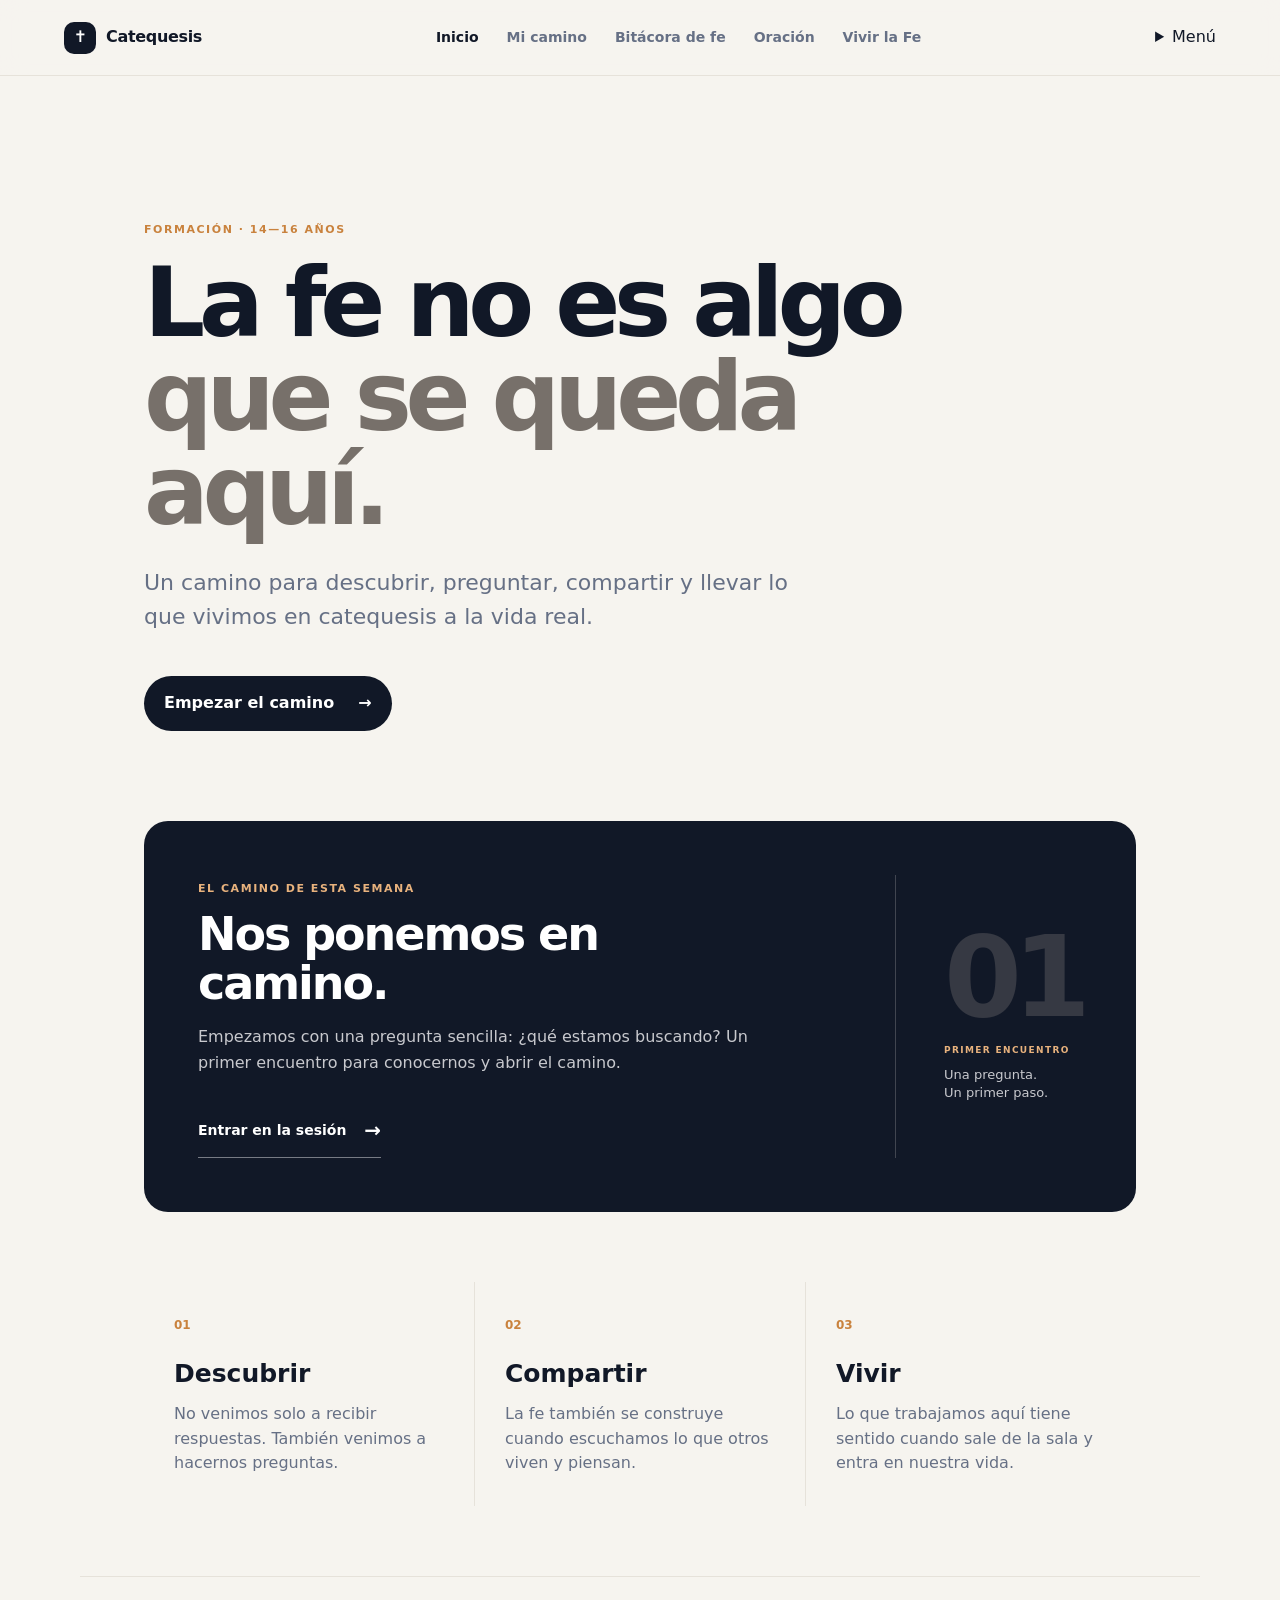
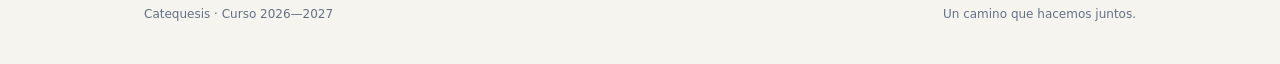
==== commit 0625ada5: "Añadir menú desplegable para móviles" ====
--- a/index.html
+++ b/index.html
@@ -3,10 +3,10 @@
 <head>
 <meta charset="utf-8"><meta name="viewport" content="width=device-width,initial-scale=1">
 <meta name="theme-color" content="#111827"><title>Catequesis · Tu camino</title>
-<link rel="stylesheet" href="styles.css">
+<link rel="stylesheet" href="styles.css?v=20261009-3">
 </head>
 <body>
-<header class="topbar"><a class="brand" href="index.html"><span class="brand-mark">✝</span><span>Catequesis</span></a><nav><a class="active" href="index.html">Inicio</a><a href="sesiones.html">Mi camino</a><a href="bitacora.html">Bitácora de fe</a><a href="oracion.html">Oración</a><a href="vivir.html">Vivir la Fe</a></nav></header>
+<header class="topbar"><a class="brand" href="index.html"><span class="brand-mark">✝</span><span>Catequesis</span></a><nav class="desktop-nav"><a class="active" href="index.html">Inicio</a><a href="sesiones.html">Mi camino</a><a href="bitacora.html">Bitácora de fe</a><a href="oracion.html">Oración</a><a href="vivir.html">Vivir la Fe</a></nav><details class="mobile-menu"><summary aria-label="Abrir menú de navegación"><span class="menu-icon"><i></i><i></i><i></i></span><span>Menú</span></summary><nav class="mobile-menu-links"><a class="active" href="index.html">Inicio</a><a href="sesiones.html">Mi camino</a><a href="bitacora.html">Bitácora de fe</a><a href="oracion.html">Oración</a><a href="vivir.html">Vivir la Fe</a></nav></details></header>
 <main>
 <section class="hero">
 <div class="eyebrow">FORMACIÓN · 14—16 AÑOS</div>
--- a/styles.css
+++ b/styles.css
@@ -375,4 +375,68 @@
 .live-body{grid-template-columns:1fr;gap:12px}
 .live-body>div{padding:21px}
 .live-bottom{grid-template-columns:1fr;gap:25px;margin-top:50px}
-}+}
+
+/* Ajustes de jerarquía visual: semana destacada y pregunta bíblica */
+.week-card{
+  align-items:stretch;
+  gap:clamp(28px,5vw,64px);
+  padding:clamp(28px,5vw,54px);
+}
+.week-copy{flex:1;min-width:0;max-width:690px}
+.week-card .tag{color:#e8b27d}
+.week-card h2{max-width:580px;font-size:clamp(29px,4.3vw,46px);line-height:1.06;letter-spacing:-.045em}
+.week-card p{max-width:590px;font-size:16px;line-height:1.65}
+.week-link{display:inline-flex;align-items:center;gap:18px;margin-top:12px;padding:11px 0;color:#fff;text-decoration:none;font-size:14px;font-weight:750;border-bottom:1px solid #777b84}
+.week-link span{font-size:20px;transition:transform .2s ease}
+.week-link:hover span{transform:translateX(4px)}
+.week-side{flex:0 0 180px;display:flex;flex-direction:column;justify-content:center;align-items:flex-start;border-left:1px solid #414550;padding-left:clamp(24px,4vw,48px)}
+.week-side .week-number{font-size:clamp(76px,10vw,112px);line-height:.85;color:#363943;font-weight:900;letter-spacing:-.08em}
+.week-side-label{margin-top:18px;font-size:9px;letter-spacing:.15em;font-weight:850;color:#e8b27d}
+.week-side-note{margin-top:8px;color:#c8c9ce;font-size:13px;line-height:1.45}
+.hero-quote blockquote{font-size:clamp(24px,3.2vw,34px);line-height:1.18;letter-spacing:-.035em;margin:14px 0 10px}
+.hero-quote .tag{font-size:10px;letter-spacing:.16em}
+@media(max-width:700px){
+  .week-card{padding:27px;gap:24px}
+  .week-card h2{font-size:clamp(28px,7vw,36px)}
+  .week-card p{font-size:15px}
+  .week-side{flex:0 0 82px;padding-left:18px}
+  .week-side .week-number{font-size:58px}
+  .week-side-label{font-size:8px;line-height:1.5}
+  .week-side-note{font-size:11px}
+}
+@media(max-width:480px){
+  .week-card{padding:24px;gap:15px}
+  .week-side{flex-basis:66px;padding-left:13px}
+  .week-side .week-number{font-size:46px}
+  .week-side-label{letter-spacing:.08em}
+  .week-side-note{font-size:10px}
+}
+
+
+/* Ajustes de ancho y jerarquía en las sesiones */
+.session-page .content-grid:has(> .main-card:only-child){
+  grid-template-columns:minmax(0,1fr);
+}
+.session-page .content-grid:has(> .main-card:only-child) .main-card{
+  width:100%;
+}
+
+
+/* Corrección explícita: pregunta secundaria y tarjetas a ancho completo */
+.session-page .hero-quote blockquote{
+  font-size:clamp(22px,2.6vw,29px) !important;
+  line-height:1.2;
+  letter-spacing:-.025em;
+  font-weight:750;
+  margin:12px 0 9px;
+}
+.session-page .content-grid{
+  grid-template-columns:minmax(0,1fr) !important;
+  width:100%;
+}
+.session-page .content-grid > .main-card,
+.session-page .content-grid > .side-card{
+  width:100%;
+  min-width:0;
+}
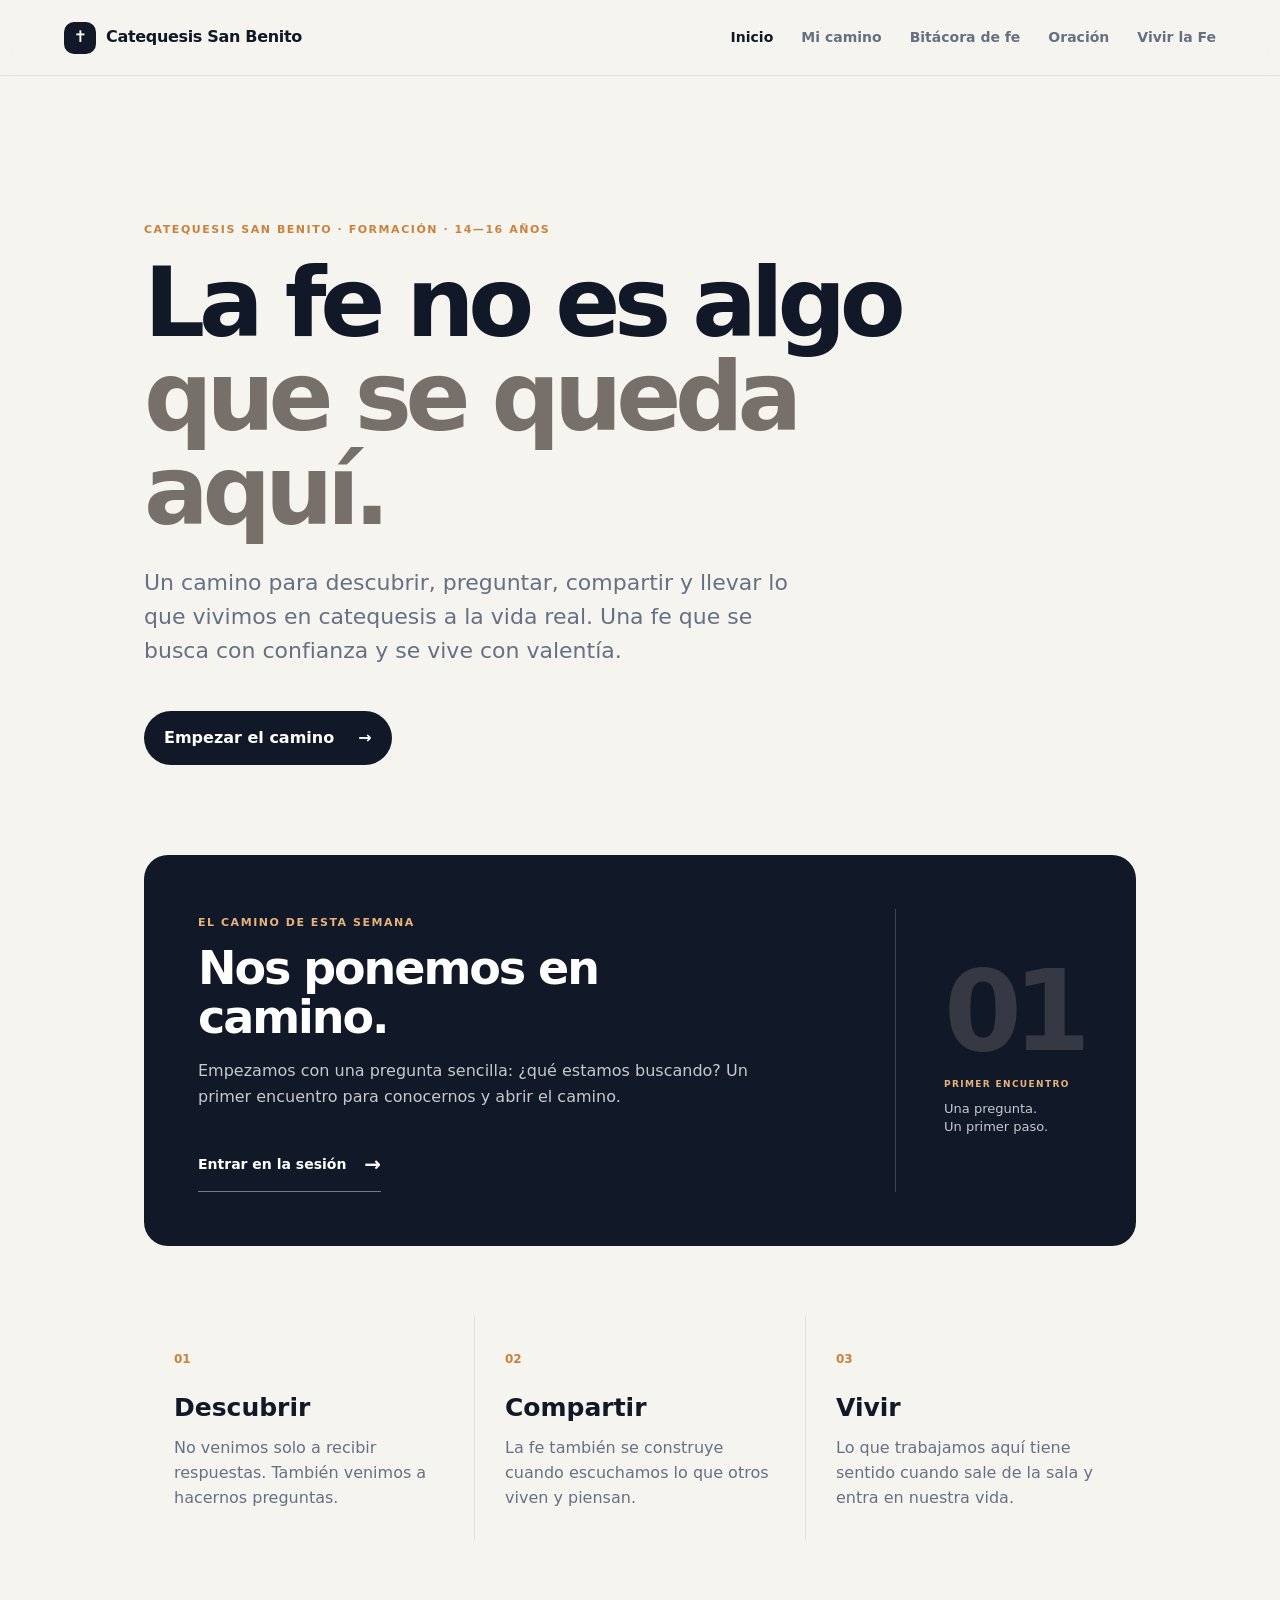
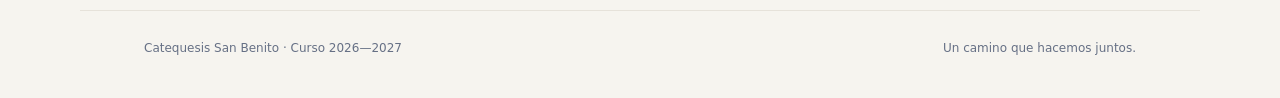
==== commit 2aa4046b: "Adoptar identidad Catequesis San Benito y reforzar su espiritualidad" ====
--- a/index.html
+++ b/index.html
@@ -3,19 +3,19 @@
 <head>
 <meta charset="utf-8"><meta name="viewport" content="width=device-width,initial-scale=1">
 <meta name="theme-color" content="#111827"><title>Catequesis · Tu camino</title>
-<link rel="stylesheet" href="styles.css?v=20261009-3">
+<link rel="stylesheet" href="styles.css?v=20261009-5">
 </head>
 <body>
-<header class="topbar"><a class="brand" href="index.html"><span class="brand-mark">✝</span><span>Catequesis</span></a><nav class="desktop-nav"><a class="active" href="index.html">Inicio</a><a href="sesiones.html">Mi camino</a><a href="bitacora.html">Bitácora de fe</a><a href="oracion.html">Oración</a><a href="vivir.html">Vivir la Fe</a></nav><details class="mobile-menu"><summary aria-label="Abrir menú de navegación"><span class="menu-icon"><i></i><i></i><i></i></span><span>Menú</span></summary><nav class="mobile-menu-links"><a class="active" href="index.html">Inicio</a><a href="sesiones.html">Mi camino</a><a href="bitacora.html">Bitácora de fe</a><a href="oracion.html">Oración</a><a href="vivir.html">Vivir la Fe</a></nav></details></header>
+<header class="topbar"><a class="brand" href="index.html"><span class="brand-mark">✝</span><span>Catequesis San Benito</span></a><nav class="desktop-nav"><a class="active" href="index.html">Inicio</a><a href="sesiones.html">Mi camino</a><a href="bitacora.html">Bitácora de fe</a><a href="oracion.html">Oración</a><a href="vivir.html">Vivir la Fe</a></nav><details class="mobile-menu"><summary aria-label="Abrir menú de navegación"><span class="menu-icon"><i></i><i></i><i></i></span><span>Menú</span></summary><nav class="mobile-menu-links"><a class="active" href="index.html">Inicio</a><a href="sesiones.html">Mi camino</a><a href="bitacora.html">Bitácora de fe</a><a href="oracion.html">Oración</a><a href="vivir.html">Vivir la Fe</a></nav></details></header>
 <main>
 <section class="hero">
-<div class="eyebrow">FORMACIÓN · 14—16 AÑOS</div>
+<div class="eyebrow">CATEQUESIS SAN BENITO · FORMACIÓN · 14—16 AÑOS</div>
 <h1>La fe no es algo<br><em>que se queda aquí.</em></h1>
-<p>Un camino para descubrir, preguntar, compartir y llevar lo que vivimos en catequesis a la vida real.</p>
+<p>Un camino para descubrir, preguntar, compartir y llevar lo que vivimos en catequesis a la vida real. Una fe que se busca con confianza y se vive con valentía.</p>
 <a class="button" href="sesiones.html">Empezar el camino <span>→</span></a>
 </section>
 <section class="week-card"><div class="week-copy"><span class="tag">EL CAMINO DE ESTA SEMANA</span><h2>Nos ponemos en camino.</h2><p>Empezamos con una pregunta sencilla: ¿qué estamos buscando? Un primer encuentro para conocernos y abrir el camino.</p><a class="week-link" href="sesion-01.html">Entrar en la sesión <span aria-hidden="true">→</span></a></div><div class="week-side"><span class="week-number">01</span><span class="week-side-label">PRIMER ENCUENTRO</span><span class="week-side-note">Una pregunta.<br>Un primer paso.</span></div></section>
 <section class="intro-grid"><article><span>01</span><h3>Descubrir</h3><p>No venimos solo a recibir respuestas. También venimos a hacernos preguntas.</p></article><article><span>02</span><h3>Compartir</h3><p>La fe también se construye cuando escuchamos lo que otros viven y piensan.</p></article><article><span>03</span><h3>Vivir</h3><p>Lo que trabajamos aquí tiene sentido cuando sale de la sala y entra en nuestra vida.</p></article></section>
 </main>
-<footer><span>Catequesis · Curso 2026—2027</span><span>Un camino que hacemos juntos.</span></footer>
+<footer><span>Catequesis San Benito · Curso 2026—2027</span><span>Un camino que hacemos juntos.</span></footer>
 </body></html>
--- a/styles.css
+++ b/styles.css
@@ -440,3 +440,68 @@
   width:100%;
   min-width:0;
 }
+
+
+/* Navegación adaptable: menú desplegable en móviles */
+.desktop-nav{display:flex}
+.mobile-menu{display:none}
+.mobile-menu summary{list-style:none;cursor:pointer;display:flex;align-items:center;gap:9px;padding:10px 12px;border:1px solid var(--line);border-radius:12px;color:var(--ink);font-size:14px;font-weight:700;background:var(--card)}
+.mobile-menu summary::-webkit-details-marker{display:none}
+.menu-icon{display:flex;flex-direction:column;gap:4px;width:18px}
+.menu-icon i{display:block;height:2px;width:18px;border-radius:2px;background:currentColor}
+.mobile-menu[open] summary{background:var(--ink);color:#fff;border-color:var(--ink)}
+@media(max-width:760px){
+  .topbar{height:auto;min-height:64px;padding:12px 18px;gap:12px;flex-wrap:wrap}
+  .desktop-nav{display:none}
+  .mobile-menu{display:block;position:relative;margin-left:auto}
+  .mobile-menu-links{position:absolute;right:0;top:calc(100% + 10px);z-index:20;display:flex;flex-direction:column;gap:0;width:min(280px,calc(100vw - 36px));padding:8px;background:var(--card);border:1px solid var(--line);border-radius:18px;box-shadow:0 18px 42px rgba(17,24,39,.14)}
+  .mobile-menu-links a{display:block;padding:13px 14px;border-radius:11px;font-size:14px;color:var(--muted);text-decoration:none}
+  .mobile-menu-links a.active{background:var(--paper);color:var(--ink);font-weight:800}
+  .mobile-menu-links a+a{margin-top:2px}
+}
+
+
+/* Sesión 1: guía práctica y dinámicas bíblicas */
+.session-overview{display:grid;grid-template-columns:1.4fr .65fr 1fr;gap:12px;margin:24px 0 42px}
+.session-overview>div,.discussion-box,.comparison-grid>div{padding:20px;border:1px solid var(--line);border-radius:18px;background:var(--card);min-width:0}
+.session-overview p{margin:8px 0 0;color:var(--muted);font-size:14px}
+.session-block{margin:30px 0;padding:clamp(22px,4vw,38px);border:1px solid var(--line);border-radius:var(--radius);background:rgba(255,255,255,.52);min-width:0}
+.session-block-heading{display:flex;align-items:flex-start;gap:16px;margin-bottom:22px}
+.session-block-heading h2{font-size:clamp(27px,4vw,36px);line-height:1.12;letter-spacing:-.04em;margin:7px 0 0}
+.step-number{display:grid;place-items:center;flex:0 0 44px;width:44px;height:44px;border-radius:14px;background:var(--ink);color:white;font-size:18px;font-weight:800}
+.session-block h3{font-size:21px;letter-spacing:-.025em;margin:24px 0 10px}
+.session-block .scripture-card{margin:20px 0}
+.session-block .scripture-card h3{margin-top:8px;font-size:28px}
+.activity-steps{padding-left:22px}
+.activity-steps li{padding:5px 0}
+.search-chips{margin:15px 0 22px}
+.discussion-box{margin:22px 0;background:var(--accent2);border-color:transparent}
+.discussion-box p{margin:9px 0 0}
+.discussion-box ul{margin:10px 0 0;padding-left:20px}
+.discussion-box li{margin:7px 0}
+.leader-note{margin-top:20px;border:1px dashed #c9c3b9;border-radius:14px;background:#fbfaf7}
+.leader-note summary{cursor:pointer;list-style:none;padding:14px 16px;font-size:14px;font-weight:750;color:var(--ink)}
+.leader-note summary::-webkit-details-marker{display:none}
+.leader-note summary:after{content:"+";float:right;font-size:18px}
+.leader-note[open] summary:after{content:"−"}
+.leader-note p{padding:0 16px 16px;margin:0;font-size:14px;color:var(--muted)}
+.comparison-grid{display:grid;grid-template-columns:repeat(2,minmax(0,1fr));gap:12px;margin:18px 0}
+.comparison-grid p{margin:9px 0 0}
+.question-list{padding-left:22px}
+.question-list li{margin:9px 0}
+.personal-quote{margin:22px 0}
+.personal-quote blockquote{font-size:clamp(30px,5vw,48px)}
+.situation-list{display:grid;grid-template-columns:repeat(2,minmax(0,1fr));gap:10px;margin:20px 0}
+.situation-list>div{display:flex;gap:14px;align-items:flex-start;padding:17px;border:1px solid var(--line);border-radius:15px;background:var(--card)}
+.situation-list>div>span{font-size:12px;font-weight:800;color:var(--accent);padding-top:3px}
+.situation-list p{margin:0}
+.situation-list strong{color:var(--ink)}
+@media(max-width:700px){
+  .session-overview{grid-template-columns:1fr;gap:9px;margin-bottom:28px}
+  .session-overview>div{padding:16px}
+  .session-block{padding:22px 18px;margin:22px 0}
+  .session-block-heading{gap:12px}
+  .step-number{flex-basis:38px;width:38px;height:38px;border-radius:12px}
+  .comparison-grid,.situation-list{grid-template-columns:1fr}
+  .session-block .scripture-card{padding:22px}
+}
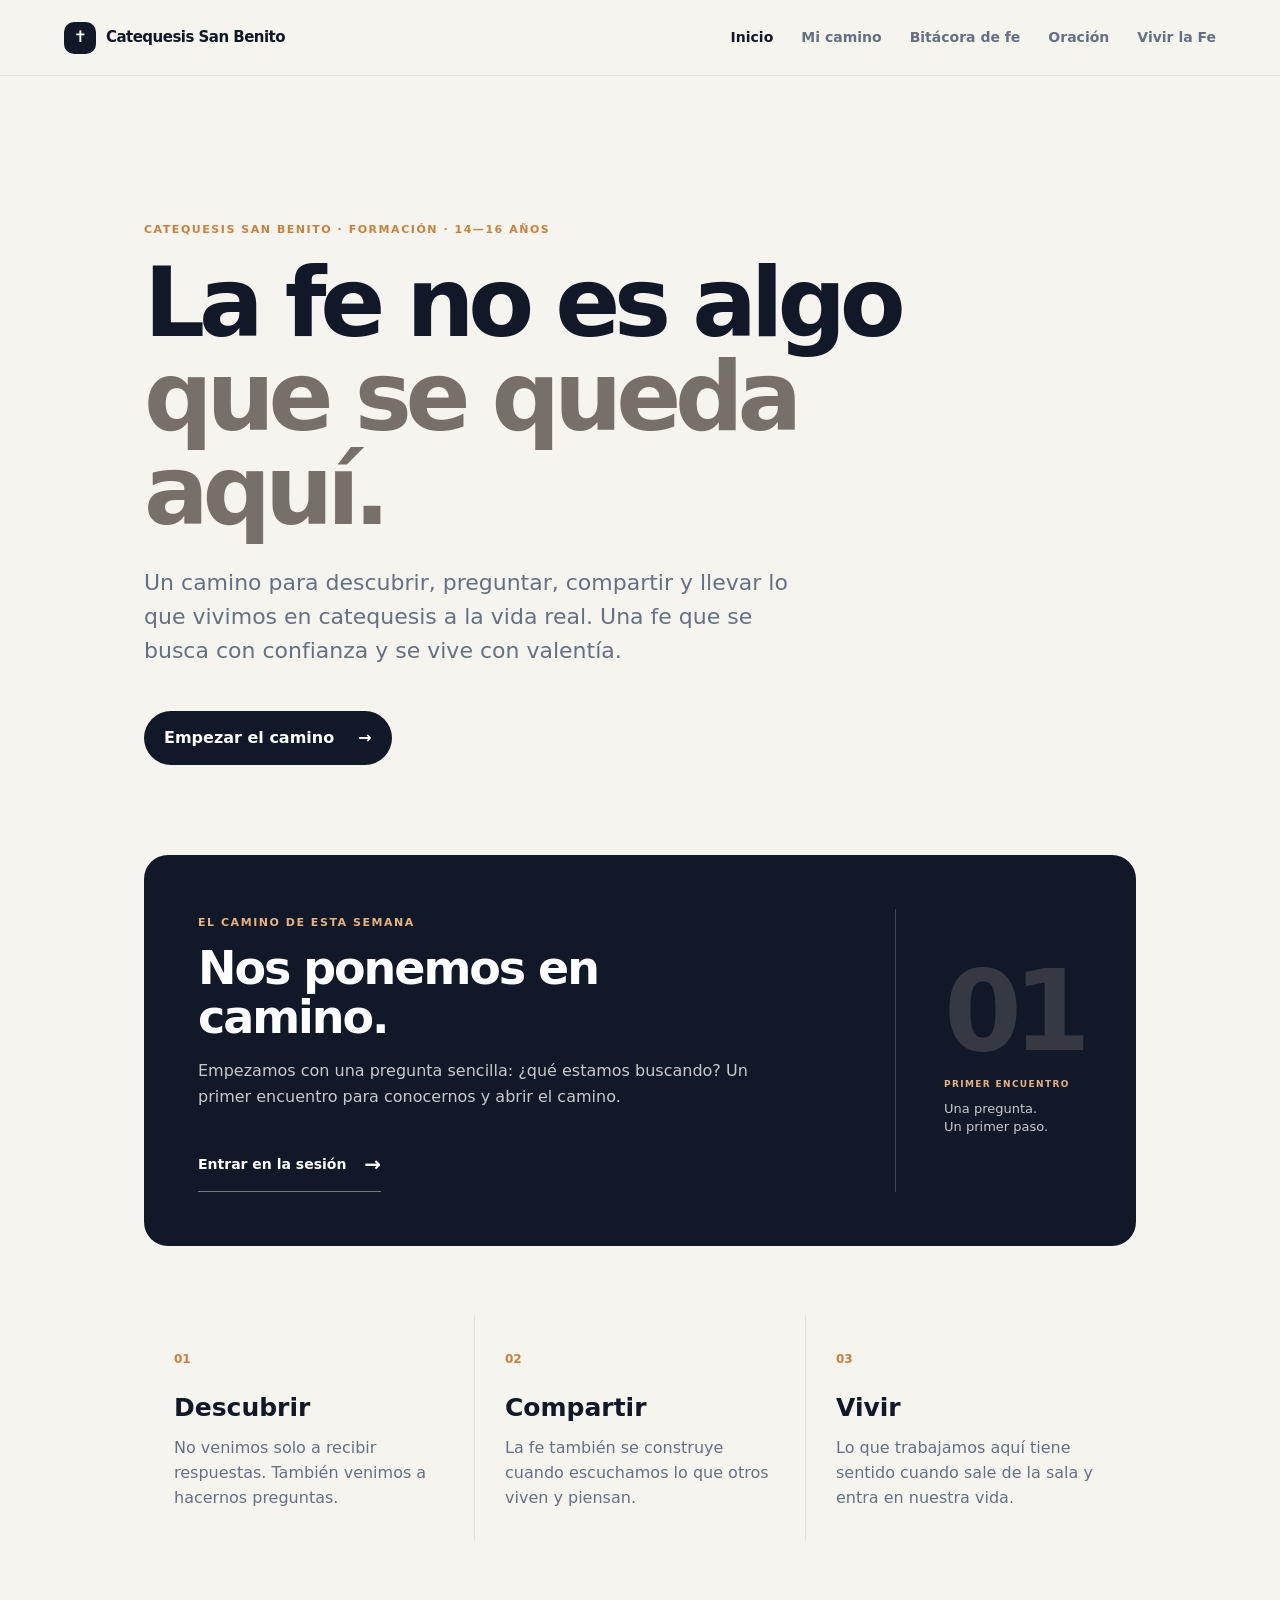
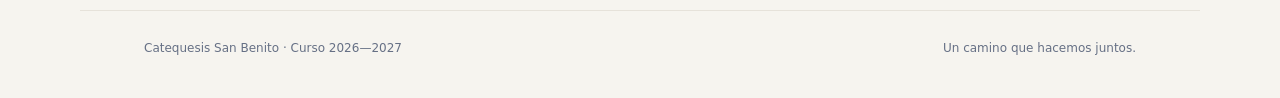
==== commit 88a2fdd2: "Actualizar título de la portada" ====
--- a/index.html
+++ b/index.html
@@ -2,7 +2,7 @@
 <html lang="es">
 <head>
 <meta charset="utf-8"><meta name="viewport" content="width=device-width,initial-scale=1">
-<meta name="theme-color" content="#111827"><title>Catequesis · Tu camino</title>
+<meta name="theme-color" content="#111827"><title>Catequesis San Benito · Tu camino</title>
 <link rel="stylesheet" href="styles.css?v=20261009-5">
 </head>
 <body>
--- a/styles.css
+++ b/styles.css
@@ -505,3 +505,13 @@
   .comparison-grid,.situation-list{grid-template-columns:1fr}
   .session-block .scripture-card{padding:22px}
 }
+
+
+/* Identidad de Catequesis San Benito y tradición espiritual */
+.brand{font-size:15px;letter-spacing:-.035em}
+.brand-mark{flex:0 0 32px}
+.benedict-note{margin:34px 0 0;padding:clamp(28px,4vw,42px);border:1px solid var(--line);border-radius:var(--radius);background:var(--accent2)}
+.benedict-note h2{font-size:clamp(28px,4vw,42px);line-height:1.08;letter-spacing:-.045em;margin:12px 0}
+.benedict-note p{max-width:760px;color:#62584f}
+.benedict-note .benedict-reference{font-size:12px;font-weight:750;letter-spacing:.04em;margin-bottom:0}
+@media(max-width:480px){.brand{font-size:13px}.brand-mark{width:29px;height:29px;flex-basis:29px}}
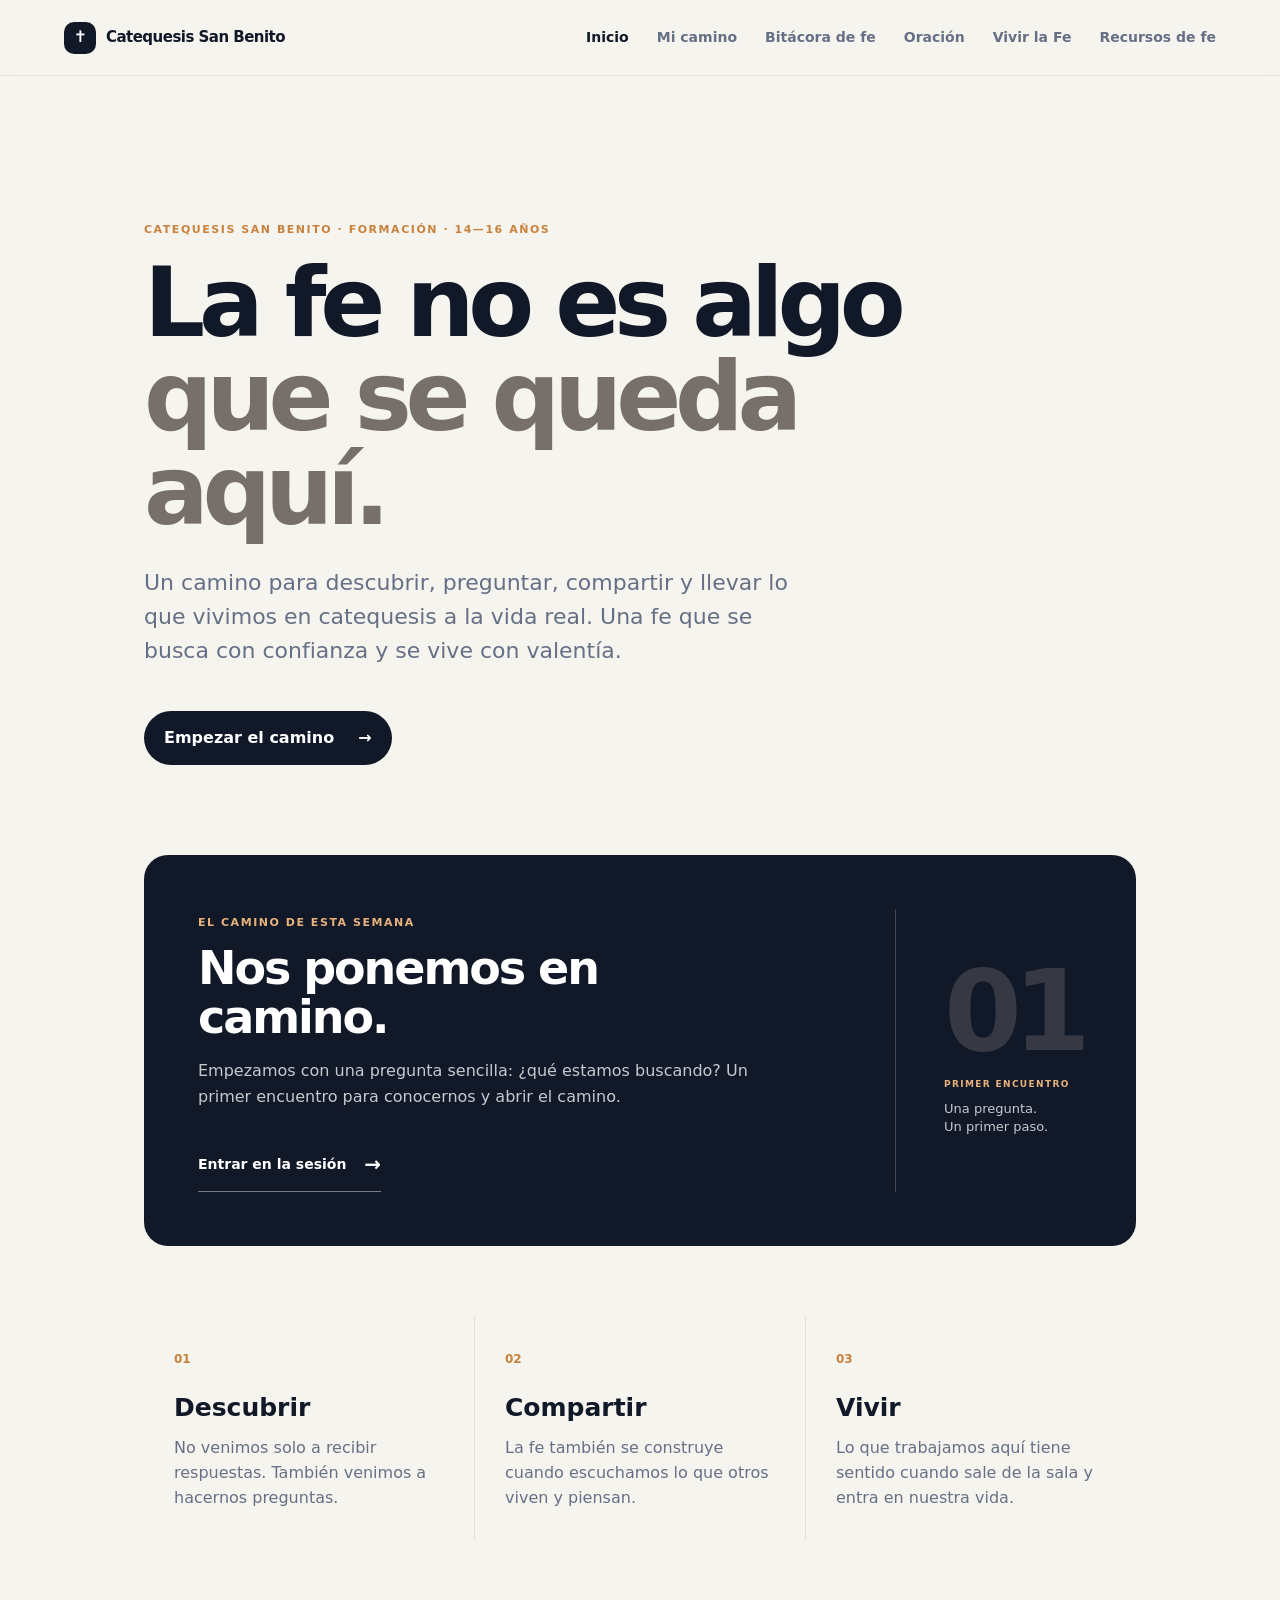
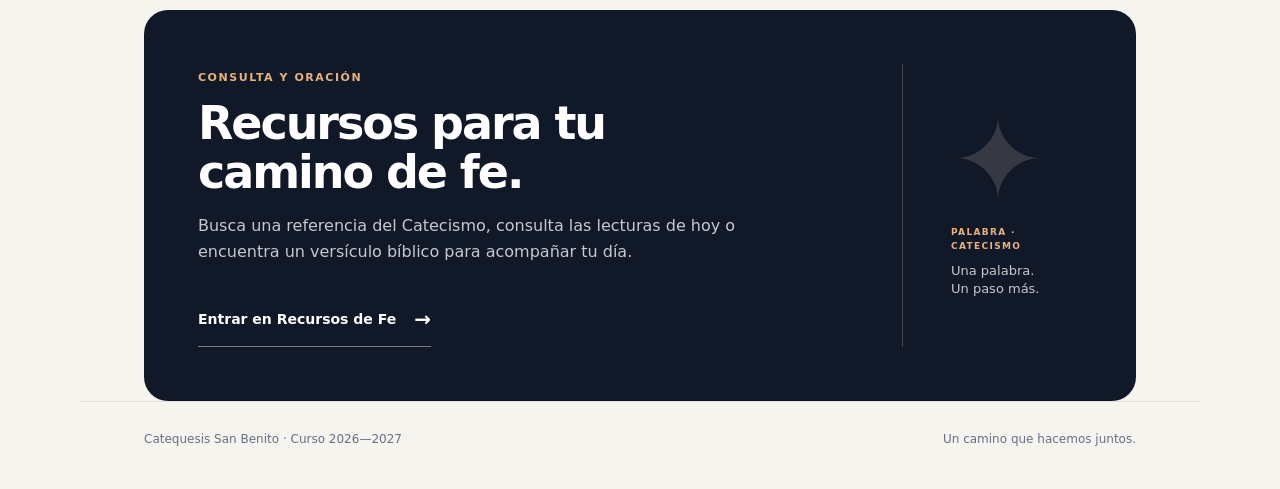
==== commit 60c93e26: "Enlaza los recursos de fe desde el inicio" ====
--- a/index.html
+++ b/index.html
@@ -6,7 +6,7 @@
 <link rel="stylesheet" href="styles.css?v=20261009-5">
 </head>
 <body>
-<header class="topbar"><a class="brand" href="index.html"><span class="brand-mark">✝</span><span>Catequesis San Benito</span></a><nav class="desktop-nav"><a class="active" href="index.html">Inicio</a><a href="sesiones.html">Mi camino</a><a href="bitacora.html">Bitácora de fe</a><a href="oracion.html">Oración</a><a href="vivir.html">Vivir la Fe</a></nav><details class="mobile-menu"><summary aria-label="Abrir menú de navegación"><span class="menu-icon"><i></i><i></i><i></i></span><span>Menú</span></summary><nav class="mobile-menu-links"><a class="active" href="index.html">Inicio</a><a href="sesiones.html">Mi camino</a><a href="bitacora.html">Bitácora de fe</a><a href="oracion.html">Oración</a><a href="vivir.html">Vivir la Fe</a></nav></details></header>
+<header class="topbar"><a class="brand" href="index.html"><span class="brand-mark">✝</span><span>Catequesis San Benito</span></a><nav class="desktop-nav"><a class="active" href="index.html">Inicio</a><a href="sesiones.html">Mi camino</a><a href="bitacora.html">Bitácora de fe</a><a href="oracion.html">Oración</a><a href="vivir.html">Vivir la Fe</a><a href="recursos/index.html">Recursos de fe</a></nav><details class="mobile-menu"><summary aria-label="Abrir menú de navegación"><span class="menu-icon"><i></i><i></i><i></i></span><span>Menú</span></summary><nav class="mobile-menu-links"><a class="active" href="index.html">Inicio</a><a href="sesiones.html">Mi camino</a><a href="bitacora.html">Bitácora de fe</a><a href="oracion.html">Oración</a><a href="vivir.html">Vivir la Fe</a><a href="recursos/index.html">Recursos de fe</a></nav></details></header>
 <main>
 <section class="hero">
 <div class="eyebrow">CATEQUESIS SAN BENITO · FORMACIÓN · 14—16 AÑOS</div>
@@ -16,6 +16,7 @@
 </section>
 <section class="week-card"><div class="week-copy"><span class="tag">EL CAMINO DE ESTA SEMANA</span><h2>Nos ponemos en camino.</h2><p>Empezamos con una pregunta sencilla: ¿qué estamos buscando? Un primer encuentro para conocernos y abrir el camino.</p><a class="week-link" href="sesion-01.html">Entrar en la sesión <span aria-hidden="true">→</span></a></div><div class="week-side"><span class="week-number">01</span><span class="week-side-label">PRIMER ENCUENTRO</span><span class="week-side-note">Una pregunta.<br>Un primer paso.</span></div></section>
 <section class="intro-grid"><article><span>01</span><h3>Descubrir</h3><p>No venimos solo a recibir respuestas. También venimos a hacernos preguntas.</p></article><article><span>02</span><h3>Compartir</h3><p>La fe también se construye cuando escuchamos lo que otros viven y piensan.</p></article><article><span>03</span><h3>Vivir</h3><p>Lo que trabajamos aquí tiene sentido cuando sale de la sala y entra en nuestra vida.</p></article></section>
+<section class="week-card"><div class="week-copy"><span class="tag">CONSULTA Y ORACIÓN</span><h2>Recursos para tu camino de fe.</h2><p>Busca una referencia del Catecismo, consulta las lecturas de hoy o encuentra un versículo bíblico para acompañar tu día.</p><a class="week-link" href="recursos/index.html">Entrar en Recursos de Fe <span aria-hidden="true">→</span></a></div><div class="week-side"><span class="week-number">✦</span><span class="week-side-label">PALABRA · CATECISMO</span><span class="week-side-note">Una palabra.<br>Un paso más.</span></div></section>
 </main>
 <footer><span>Catequesis San Benito · Curso 2026—2027</span><span>Un camino que hacemos juntos.</span></footer>
 </body></html>
--- a/styles.css
+++ b/styles.css
@@ -515,3 +515,28 @@
 .benedict-note p{max-width:760px;color:#62584f}
 .benedict-note .benedict-reference{font-size:12px;font-weight:750;letter-spacing:.04em;margin-bottom:0}
 @media(max-width:480px){.brand{font-size:13px}.brand-mark{width:29px;height:29px;flex-basis:29px}}
+
+
+/* Sesiones: pequeñas voces de la tradición cristiana */
+.saint-tradition{display:grid;grid-template-columns:44px minmax(0,1fr);gap:18px;margin:24px 0 0;padding:clamp(22px,3vw,30px);border-radius:20px;border:1px solid var(--line);background:#fffdf9;min-width:0}
+.saint-tradition-mark{width:40px;height:40px;display:grid;place-items:center;border-radius:13px;background:var(--accent2);color:#9a7657;font-size:20px}
+.saint-tradition h3{font-size:clamp(22px,3vw,29px);line-height:1.13;letter-spacing:-.035em;margin:10px 0}
+.saint-tradition p{color:var(--muted);margin:10px 0 0}
+.saint-tradition .saint-connection{margin-top:16px;padding-top:14px;border-top:1px solid var(--line);font-size:14px}
+.saint-tradition .saint-connection strong{color:var(--ink)}
+.saint-jp2{background:#f8f6f1}
+.saint-benedict{background:var(--accent2);border-color:transparent}
+.saint-benedict .saint-tradition-mark{background:rgba(255,255,255,.55)}
+.saint-benedict p{color:#62584f}
+@media(max-width:520px){.saint-tradition{grid-template-columns:1fr;gap:10px;padding:22px 18px}.saint-tradition-mark{width:34px;height:34px;border-radius:11px}}
+
+
+/* Imagen para guardar y compartir al final de cada sesión */
+.share-image-section{margin:34px 0;padding:clamp(24px,4vw,42px);border:1px solid var(--line);border-radius:var(--radius);background:var(--card);text-align:center;min-width:0}
+.share-image-section h2{font-size:clamp(28px,4vw,40px);line-height:1.08;letter-spacing:-.04em;margin:10px 0}
+.share-image-section>p{color:var(--muted);max-width:650px;margin:0 auto}
+.share-image-frame{margin:26px auto 0;max-width:620px}
+.share-image-frame img{display:block;width:100%;height:auto;border-radius:18px;border:1px solid var(--line);background:var(--paper)}
+.share-image-frame figcaption{margin-top:10px;color:var(--muted);font-size:12px}
+.share-image-section .share-image-note{margin-top:20px;font-size:14px}
+@media(max-width:700px){.share-image-section{padding:24px 18px}.share-image-frame{margin-top:20px}}
